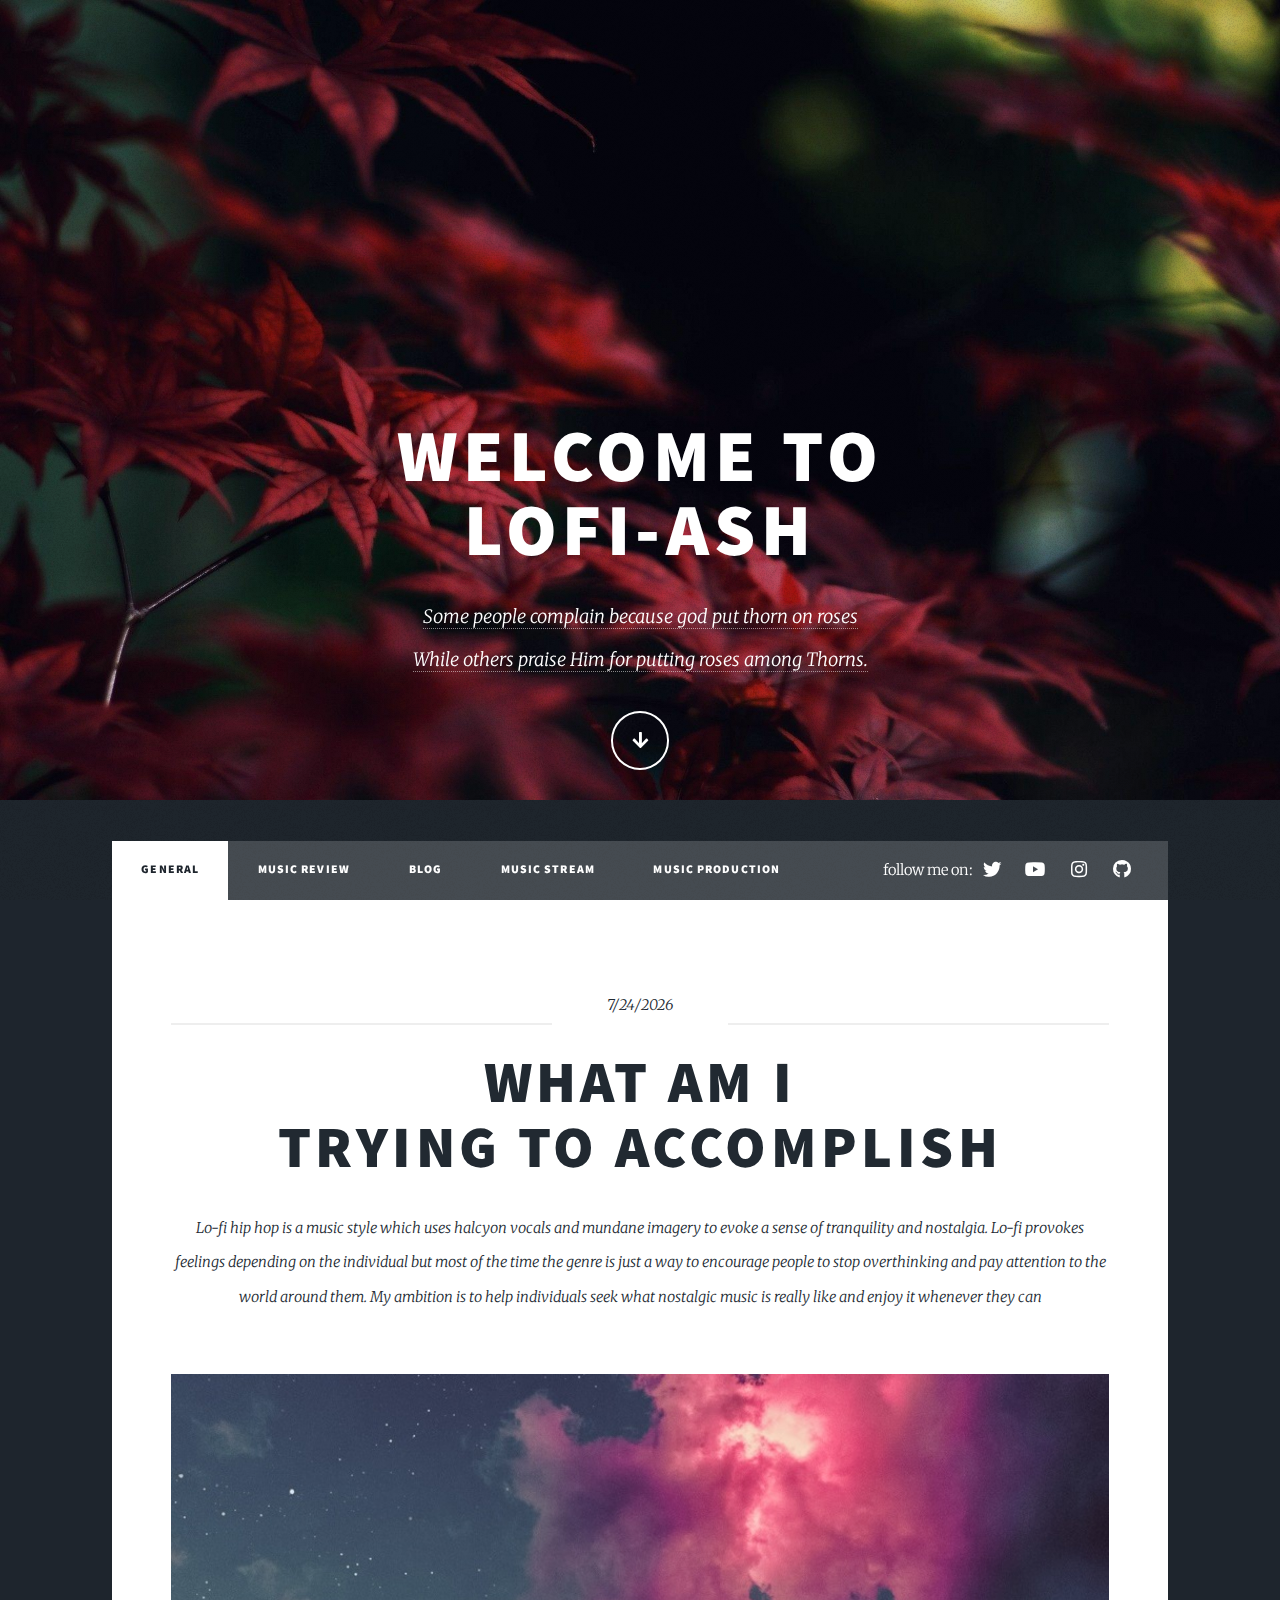
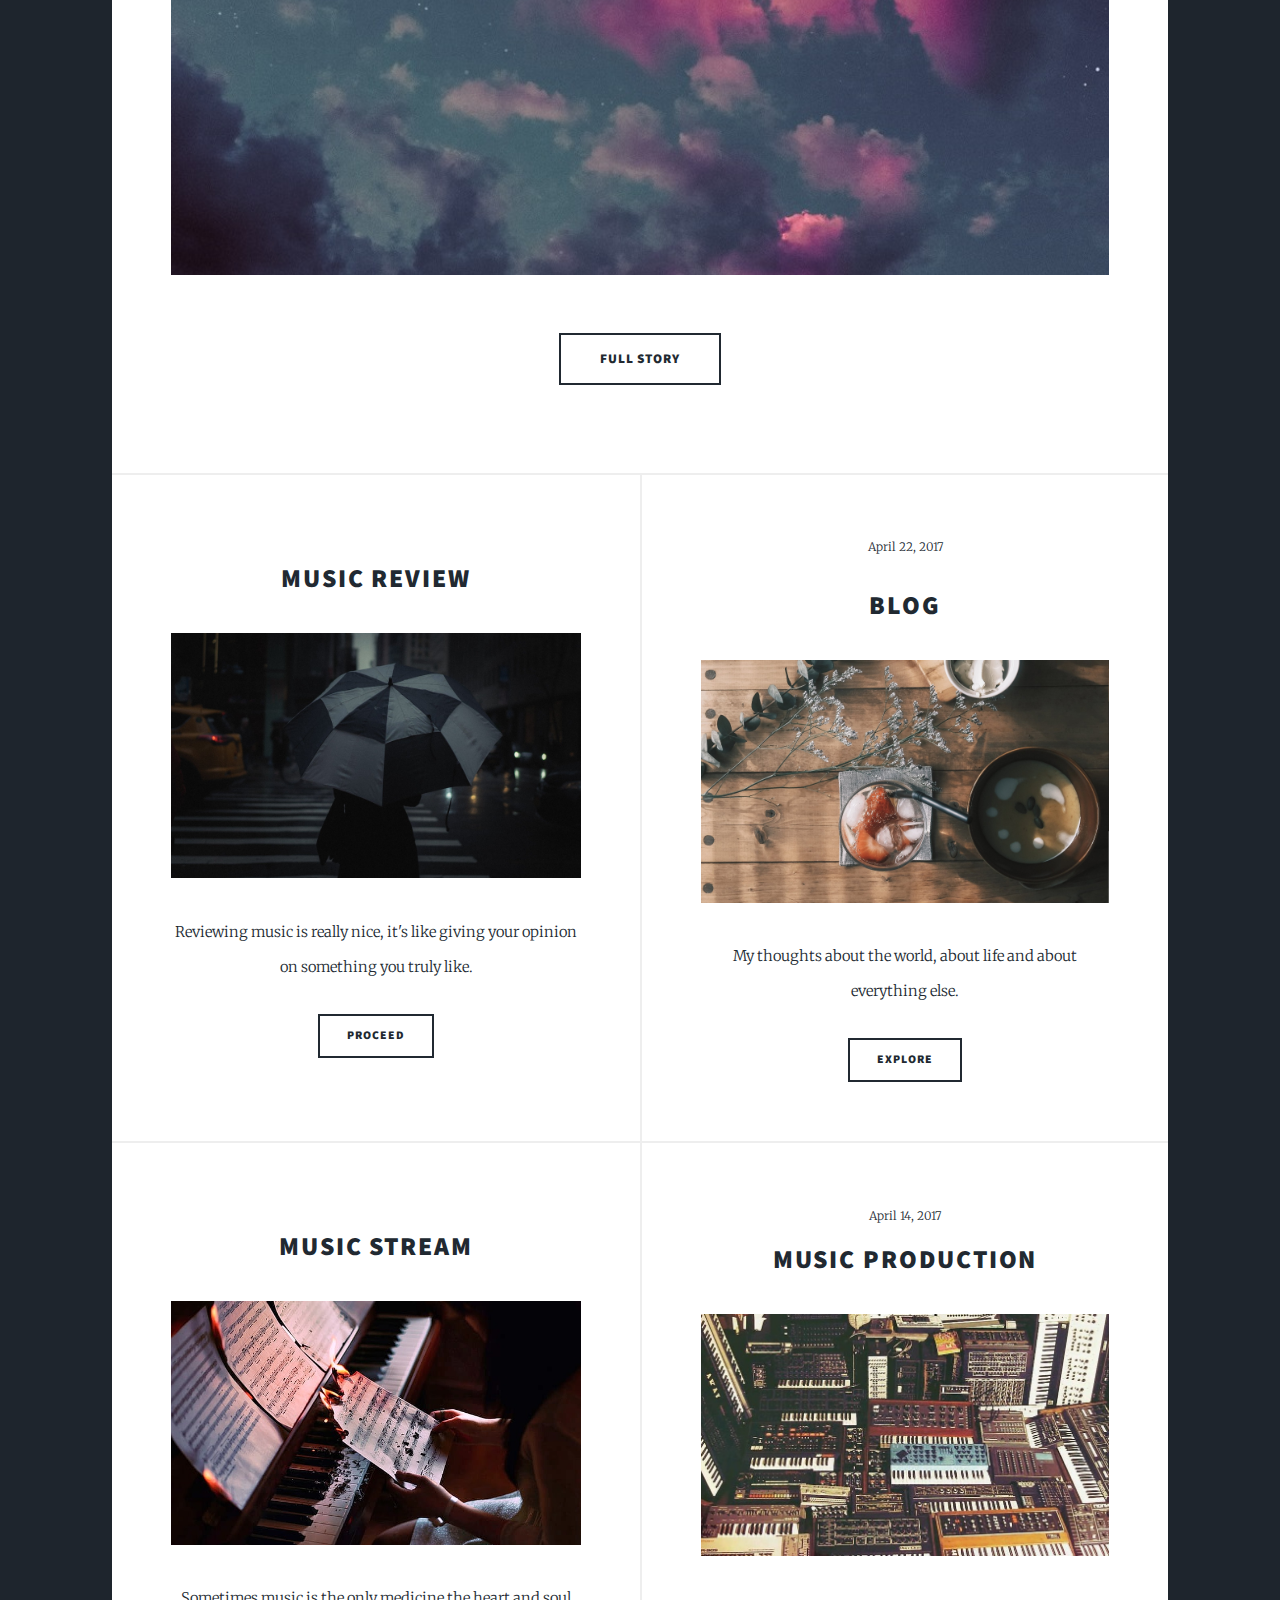
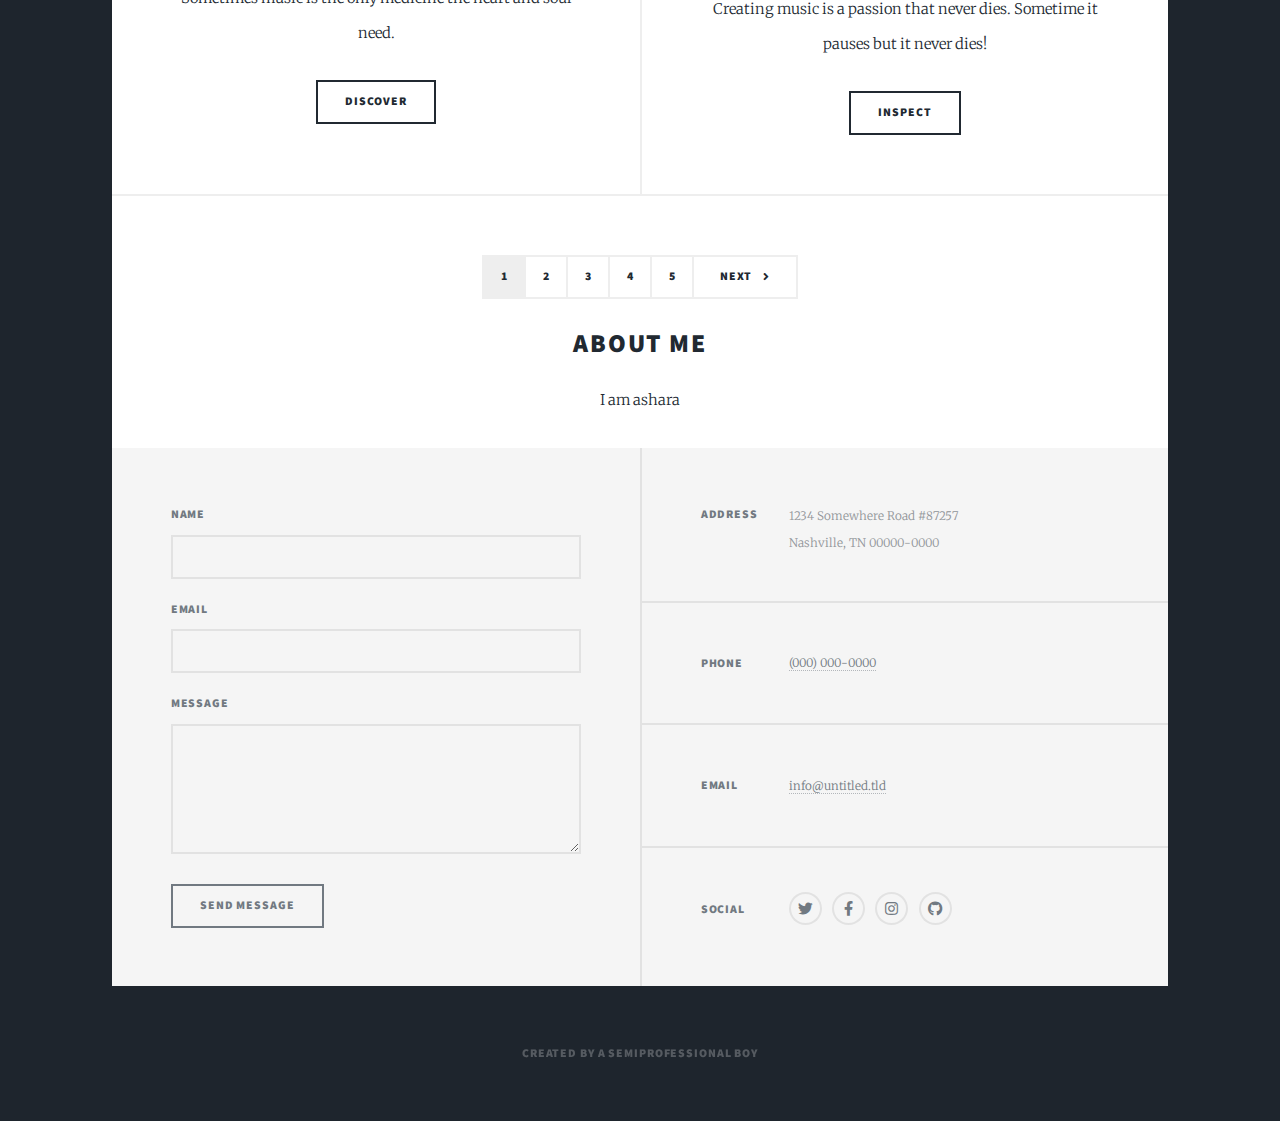
==== index.html @ 13ef213b "commit" ====
<!DOCTYPE HTML>
<!--
	Massively by HTML5 UP
	html5up.net | @ajlkn
	Free for personal and commercial use under the CCA 3.0 license (html5up.net/license)
-->
<html>
	<head>
		<title>Lofi-Ash</title>
		<meta charset="utf-8" />
		<meta name="viewport" content="width=device-width, initial-scale=1, user-scalable=no" />
		<link rel="shortcut icon" type="image/png" href="images/favicon.png" />
		<link rel="stylesheet" href="assets/css/main.css" />
		<noscript><link rel="stylesheet" href="assets/css/noscript.css"></noscript>
	</head>
	<body class="is-preload">

		<!-- Wrapper -->
			<div id="wrapper" class="fade-in">

				<!-- Intro -->
					<div id="intro">
						<h1>Welcome to<br />
						Lofi-Ash</h1>
						<p><a href="https://www.youtube.com/channel/UCY8o6-oDweQXQylE1IA_npA" target="_blank">Some people complain because god put thorn on roses <br />
						While others praise Him for putting roses among Thorns.</a></p>
						<ul class="actions">
							<li><a href="#story" class="button icon solid solo fa-arrow-down scrolly">Continue</a></li>
						</ul>
					</div>

				<!-- Header -->
					<header id="header">
						<a href="index.html" class="logo">About Me</a>
					</header>

				<!-- Nav -->

					<nav id="nav">
						<ul class="links">
							<li class="active"><a href="index.html">General</a></li>
							<li><a href="generic.html">Music Review</a></li>
							<li><a href="elements.html">Blog</a></li>
							<li><a href="musicstream.html">Music Stream</a></li>
							<li><a href="prod.html">Music Production</a></li>
						</ul>
						<ul class="icons"> follow me on:
							<li><a href="#" class="icon brands fa-twitter"><span class="label">Twitter</span></a></li>
							<li><a href="#" class="icon brands fa-youtube"><span class="label">Youtube</span></a></li>
							<li><a href="#" class="icon brands fa-instagram"><span class="label">Instagram</span></a></li>
							<li><a href="#" class="icon brands fa-github"><span class="label">Email</span></a></li>
						</ul>
					</nav>

				<!-- Main -->
					<div id="main">

						<!-- Featured Post -->
							<article class="post featured">
								<header class="major", id="story">
									<p><span class="date", id="datetime"></span></p>
									<script>
										var dt = new Date();
										document.getElementById("datetime").innerHTML = dt.toLocaleDateString();
									</script>
									<span class="date"></span>
									<h2><a>What am I<br />
									Trying to Accomplish</a></h2>
									<p>Lo-fi hip hop is a music style which uses halcyon vocals and mundane imagery to evoke a sense of tranquility and nostalgia. Lo-fi provokes feelings depending on the individual but most of the time the genre is just a way to encourage people to stop overthinking and pay attention to the world around them. My ambition is to help individuals seek what nostalgic music is really like and enjoy it whenever they can</p>
								</header>
								<a href="#" class="image main"><img src="images/pic01.jpg" alt="" /></a>
								<ul class="actions special">
									<li><a href="#" class="button large">Full Story</a></li>
								</ul>
							</article>

						<!-- Posts -->
							<section class="posts">
								<article>
									<header>
									<p><span class="date", id="datetime"></span></p>
									<script>
										var dt = new Date();
										document.getElementById("datetime").innerHTML = dt.toLocaleDateString();
									</script>										
									<h2><a href="generic.html">Music Review</a></h2>
									</header>
									<a href="generic.html" class="image fit"><img src="images/pic02.jpg" alt="" /></a>
									<p style="font-family: merri, Helvetica Neue, Helvetica, ; text-align: center; letter-spacing: 1.5;">Reviewing music is really nice, it's like giving your opinion on something you truly like. </p>
									<ul class="actions special">
										<li><a href="#" class="button">Proceed</a></li>
									</ul>
								</article>
								<article>
									<header>
										<span class="date">April 22, 2017</span>
										<p><span class="date", id="datetime"></span></p>
										<script>
											var dt = new Date();
											document.getElementById("datetime").innerHTML = dt.toLocaleDateString();
										</script>
										<h2><a href="elements.html">Blog</a></h2>
									</header>
									<a href="elements.html" class="image fit"><img src="images/pic03.jpg" alt="" /></a>
									<p style="font-family: merriweather, Helvetica Neue, Helvetica, ; text-align: center;">My thoughts about the world, about life and about everything else.</p>
									<ul class="actions special">
										<li><a href="#" class="button">Explore</a></li>
									</ul>
								</article>
								<article>
									<header>
										<p><span id="datetime"></span></p>
										<script>
											var dt = new Date();
											document.getElementById("datetime").innerHTML = dt.toLocaleDateString();
										</script>
										<h2><a href="musicstream.html">Music Stream</a></h2>
									</header>
									<a href="musicstream.html" class="image fit"><img src="images/pic04.jpg" alt="" /></a>
									<p style="font-family: merriweather, Helvetica Neue, Helvetica, ; text-align: center;">Sometimes music is the only medicine the heart and soul need.</p>
									<ul class="actions special">
										<li><a href="#" class="button">Discover</a></li>
									</ul>
								</article>
								<article>
									<header>
										<span class="date">April 14, 2017</span>
										<script>
											var dt = new Date();
											document.getElementById("datetime").innerHTML = dt.toLocaleDateString();
										</script>
										<h2><a href="prod.html">Music Production</a></h2>
									</header>
									<a href="prod.html" class="image fit"><img src="images/pic05.jpg" alt="" /></a>
									<p style="font-family: merriweather, Helvetica Neue, Helvetica, ; text-align: center;">Creating music is a passion that never dies. Sometime it pauses but it never dies!</p>
									<ul class="actions special">
										<li><a href="#" class="button">Inspect</a></li>
									</ul>
								</article>
							</section>

						<!-- Footer -->
							<footer>
								<div class="pagination">
									<!--<a href="#" class="previous">Prev</a>-->
									<a class="page active">1</a>
									<a href="generic.html" class="page">2</a>
									<a href="elements.html" class="page">3</a>
									<a href="musicstream.html" class="page">4</a>
									<a href="prod.html" class="page">5</a>
									<a href="generic.html" class="next">Next</a>
								</div>
								<header>
									<h2>About Me</h2>
									<p1 style="text-align: center;">I am ashara</p1>
								</header>
							</footer>

					</div>

				<!-- Footer -->
					<footer id="footer">
						<section>
							<form method="post" action="#">
								<div class="fields">
									<div class="field">
										<label for="name">Name</label>
										<input type="text" name="name" id="name" />
									</div>
									<div class="field">
										<label for="email">Email</label>
										<input type="text" name="email" id="email" />
									</div>
									<div class="field">
										<label for="message">Message</label>
										<textarea name="message" id="message" rows="3"></textarea>
									</div>
								</div>
								<ul class="actions">
									<li><input type="submit" value="Send Message" /></li>
								</ul>
							</form>
						</section>
						<section class="split contact">
							<section class="alt">
								<h3>Address</h3>
								<p>1234 Somewhere Road #87257<br />
								Nashville, TN 00000-0000</p>
							</section>
							<section>
								<h3>Phone</h3>
								<p><a href="#">(000) 000-0000</a></p>
							</section>
							<section>
								<h3>Email</h3>
								<p><a href="#">info@untitled.tld</a></p>
							</section>
							<section>
								<h3>Social</h3>
								<ul class="icons alt">
									<li><a href="#" class="icon brands alt fa-twitter"><span class="label">Twitter</span></a></li>
									<li><a href="#" class="icon brands alt fa-facebook-f"><span class="label">Facebook</span></a></li>
									<li><a href="#" class="icon brands alt fa-instagram"><span class="label">Instagram</span></a></li>
									<li><a href="#" class="icon brands alt fa-github"><span class="label">GitHub</span></a></li>
								</ul>
							</section>
						</section>
					</footer>

				<!-- Copyright -->
					<div id="copyright">
						<ul><li>Created by a semiprofessional boy</li></ul>
					</div>

			</div>

		<!-- Scripts -->
			<script src="assets/js/jquery.min.js"></script>
			<script src="assets/js/jquery.scrollex.min.js"></script>
			<script src="assets/js/jquery.scrolly.min.js"></script>
			<script src="assets/js/browser.min.js"></script>
			<script src="assets/js/breakpoints.min.js"></script>
			<script src="assets/js/util.js"></script>
			<script src="assets/js/main.js"></script>

	</body>
</html>
---- assets/css/main.css ----
@import url(fontawesome-all.min.css);
@import url("https://fonts.googleapis.com/css?family=Merriweather:300,700,300italic,700italic|Source+Sans+Pro:900");

/*
	Massively by HTML5 UP
	html5up.net | @ajlkn
	Free for personal and commercial use under the CCA 3.0 license (html5up.net/license)
*/

html, body, div, span, applet, object,
iframe, h1, h2, h3, h4, h5, h6, p, blockquote,
pre, a, abbr, acronym, address, big, cite,
code, del, dfn, em, img, ins, kbd, q, s, samp,
small, strike, strong, sub, sup, tt, var, b,
u, i, center, dl, dt, dd, ol, ul, li, fieldset,
form, label, legend, table, caption, tbody,
tfoot, thead, tr, th, td, article, aside,
canvas, details, embed, figure, figcaption,
footer, header, hgroup, menu, nav, output, ruby,
section, summary, time, mark, audio, video {
	margin: 0;
	padding: 0;
	border: 0;
	font-size: 100%;
	font: inherit;
	vertical-align: baseline;}

article, aside, details, figcaption, figure,
footer, header, hgroup, menu, nav, section {
	display: block;}

body {
	line-height: 1;
}

ol, ul {
	list-style: none;
}

blockquote, q {
	quotes: none;
}

	blockquote:before, blockquote:after, q:before, q:after {
		content: '';
		content: none;
	}

table {
	border-collapse: collapse;
	border-spacing: 0;
}

body {
	-webkit-text-size-adjust: none;
}

mark {
	background-color: transparent;
	color: inherit;
}

input::-moz-focus-inner {
	border: 0;
	padding: 0;
}

input, select, textarea {
	-moz-appearance: none;
	-webkit-appearance: none;
	-ms-appearance: none;
	appearance: none;
}

/* Basic */

	@-ms-viewport {
		width: device-width;
	}

	body {
		-ms-overflow-style: scrollbar;
	}

	@media screen and (max-width: 480px) {

		html, body {
			min-width: 320px;
		}

	}

	html {
		box-sizing: border-box;
	}

	*, *:before, *:after {
		box-sizing: inherit;
	}

	body {
		background-color: #1e252d;
	}

		body.is-preload *, body.is-preload *:before, body.is-preload *:after {
			-moz-animation: none !important;
			-webkit-animation: none !important;
			-ms-animation: none !important;
			animation: none !important;
			-moz-transition: none !important;
			-webkit-transition: none !important;
			-ms-transition: none !important;
			transition: none !important;
		}

/* Type */

	html {
		font-size: 16pt;
	}

		@media screen and (max-width: 1680px) {

			html {
				font-size: 12pt;
			}

		}

		@media screen and (max-width: 1280px) {

			html {
				font-size: 11pt;
			}

		}

		@media screen and (max-width: 360px) {

			html {
				font-size: 10pt;
			}

		}

	body {
		color: #212931;
	}

	body, input, select, textarea {
		font-family: "Merriweather", Georgia, serif;
		font-weight: 300;
		font-size: 1rem;
		line-height: 2.375;
	}

	a {
		-moz-transition: color 0.2s ease-in-out, background-color 0.2s ease-in-out, border-color 0.2s ease-in-out, box-shadow 0.2s ease-in-out;
		-webkit-transition: color 0.2s ease-in-out, background-color 0.2s ease-in-out, border-color 0.2s ease-in-out, box-shadow 0.2s ease-in-out;
		-ms-transition: color 0.2s ease-in-out, background-color 0.2s ease-in-out, border-color 0.2s ease-in-out, box-shadow 0.2s ease-in-out;
		transition: color 0.2s ease-in-out, background-color 0.2s ease-in-out, border-color 0.2s ease-in-out, box-shadow 0.2s ease-in-out;
		border-bottom: dotted 1px;
		text-decoration: none;
	}

		a:hover {
			border-bottom-color: transparent;
		}

	strong, b {
		font-weight: 600;
	}

	em, i {
		font-style: italic;
	}

	p {
		text-align: justify;
		margin: 0 0 2rem 0;
	}

	h1, h2, h3, h4, h5, h6 {
		font-family: "Source Sans Pro", Helvetica, sans-serif;
		font-weight: 900;
		line-height: 1.5;
		letter-spacing: 0.075em;
		text-transform: uppercase;
		margin: 0 0 1rem 0;
	}

		h1 a, h2 a, h3 a, h4 a, h5 a, h6 a {
			border-bottom: 0;
			color: inherit;
			text-decoration: none;
		}

	h1 {
		font-size: 4rem;
		line-height: 1.1;
		margin: 0 0 2rem 0;
	}

	h2 {
		font-size: 1.75rem;
		line-height: 1.3;
		margin: 0 0 1.5rem 0;
	}

	h3 {
		font-size: 1.25rem;
		margin: 0 0 1.5rem 0;
	}

	h4 {
		font-size: 1rem;
	}

	h5 {
		font-size: 0.9rem;
	}

	h6 {
		font-size: 0.8rem;
	}

	sub {
		font-size: 0.8rem;
		position: relative;
		top: 0.5rem;
	}

	sup {
		font-size: 0.8rem;
		position: relative;
		top: -0.5rem;
	}

	blockquote {
		border-left: solid 4px;
		font-style: italic;
		margin: 0 0 2rem 0;
		padding: 0.5rem 0 0.5rem 2rem;
	}

	code {
		border: solid 2px;
		font-family: "Courier New", monospace;
		font-size: 0.9rem;
		margin: 0 0.25rem;
		padding: 0.25rem 0.65rem;
	}

	pre {
		-webkit-overflow-scrolling: touch;
		font-family: "Courier New", monospace;
		font-size: 0.9rem;
		margin: 0 0 2rem 0;
	}

		pre code {
			display: block;
			line-height: 1.75;
			padding: 1rem 1.5rem;
			overflow-x: auto;
		}

	hr {
		border: 0;
		border-bottom: solid 2px;
		margin: 3rem 0;
	}

		hr.major {
			margin: 5rem 0;
		}

	.align-left {
		text-align: left;
	}

	.align-center {
		text-align: center;
	}

	.align-right {
		text-align: right;
	}

	input, select, textarea {
		color: #212931;
	}

	a {
		color: #212931;
		border-bottom-color: rgba(33, 41, 49, 0.5);
	}

		a:hover {
			border-bottom-color: transparent;
			color: #BF0043 !important;
		}

	strong, b {
		color: #212931;
	}

	h1, h2, h3, h4, h5, h6 {
		color: #212931;
	}

	blockquote {
		border-left-color: #eeeeee;
	}

	code {
		background: rgba(220, 220, 220, 0.25);
		border-color: #eeeeee;
	}

	hr {
		border-bottom-color: #eeeeee;
	}

/* Row */

	.row {
		display: flex;
		flex-wrap: wrap;
		box-sizing: border-box;
		align-items: stretch;
	}

		.row > * {
			box-sizing: border-box;
		}

		.row.gtr-uniform > * > :last-child {
			margin-bottom: 0;
		}

		.row.aln-left {
			justify-content: flex-start;
		}

		.row.aln-center {
			justify-content: center;
		}

		.row.aln-right {
			justify-content: flex-end;
		}

		.row.aln-top {
			align-items: flex-start;
		}

		.row.aln-middle {
			align-items: center;
		}

		.row.aln-bottom {
			align-items: flex-end;
		}

		.row > .imp {
			order: -1;
		}

		.row > .col-1 {
			width: 8.33333%;
		}

		.row > .off-1 {
			margin-left: 8.33333%;
		}

		.row > .col-2 {
			width: 16.66667%;
		}

		.row > .off-2 {
			margin-left: 16.66667%;
		}

		.row > .col-3 {
			width: 25%;
		}

		.row > .off-3 {
			margin-left: 25%;
		}

		.row > .col-4 {
			width: 33.33333%;
		}

		.row > .off-4 {
			margin-left: 33.33333%;
		}

		.row > .col-5 {
			width: 41.66667%;
		}

		.row > .off-5 {
			margin-left: 41.66667%;
		}

		.row > .col-6 {
			width: 50%;
		}

		.row > .off-6 {
			margin-left: 50%;
		}

		.row > .col-7 {
			width: 58.33333%;
		}

		.row > .off-7 {
			margin-left: 58.33333%;
		}

		.row > .col-8 {
			width: 66.66667%;
		}

		.row > .off-8 {
			margin-left: 66.66667%;
		}

		.row > .col-9 {
			width: 75%;
		}

		.row > .off-9 {
			margin-left: 75%;
		}

		.row > .col-10 {
			width: 83.33333%;
		}

		.row > .off-10 {
			margin-left: 83.33333%;
		}

		.row > .col-11 {
			width: 91.66667%;
		}

		.row > .off-11 {
			margin-left: 91.66667%;
		}

		.row > .col-12 {
			width: 100%;
		}

		.row > .off-12 {
			margin-left: 100%;
		}

		.row.gtr-0 {
			margin-top: 0;
			margin-left: 0rem;
		}

			.row.gtr-0 > * {
				padding: 0 0 0 0rem;
			}

			.row.gtr-0.gtr-uniform {
				margin-top: 0rem;
			}

				.row.gtr-0.gtr-uniform > * {
					padding-top: 0rem;
				}

		.row.gtr-25 {
			margin-top: 0;
			margin-left: -0.375rem;
		}

			.row.gtr-25 > * {
				padding: 0 0 0 0.375rem;
			}

			.row.gtr-25.gtr-uniform {
				margin-top: -0.375rem;
			}

				.row.gtr-25.gtr-uniform > * {
					padding-top: 0.375rem;
				}

		.row.gtr-50 {
			margin-top: 0;
			margin-left: -0.75rem;
		}

			.row.gtr-50 > * {
				padding: 0 0 0 0.75rem;
			}

			.row.gtr-50.gtr-uniform {
				margin-top: -0.75rem;
			}

				.row.gtr-50.gtr-uniform > * {
					padding-top: 0.75rem;
				}

		.row {
			margin-top: 0;
			margin-left: -1.5rem;
		}

			.row > * {
				padding: 0 0 0 1.5rem;
			}

			.row.gtr-uniform {
				margin-top: -1.5rem;
			}

				.row.gtr-uniform > * {
					padding-top: 1.5rem;
				}

		.row.gtr-150 {
			margin-top: 0;
			margin-left: -2.25rem;
		}

			.row.gtr-150 > * {
				padding: 0 0 0 2.25rem;
			}

			.row.gtr-150.gtr-uniform {
				margin-top: -2.25rem;
			}

				.row.gtr-150.gtr-uniform > * {
					padding-top: 2.25rem;
				}

		.row.gtr-200 {
			margin-top: 0;
			margin-left: -3rem;
		}

			.row.gtr-200 > * {
				padding: 0 0 0 3rem;
			}

			.row.gtr-200.gtr-uniform {
				margin-top: -3rem;
			}

				.row.gtr-200.gtr-uniform > * {
					padding-top: 3rem;
				}

		@media screen and (max-width: 1680px) {

			.row {
				display: flex;
				flex-wrap: wrap;
				box-sizing: border-box;
				align-items: stretch;
			}

				.row > * {
					box-sizing: border-box;
				}

				.row.gtr-uniform > * > :last-child {
					margin-bottom: 0;
				}

				.row.aln-left {
					justify-content: flex-start;
				}

				.row.aln-center {
					justify-content: center;
				}

				.row.aln-right {
					justify-content: flex-end;
				}

				.row.aln-top {
					align-items: flex-start;
				}

				.row.aln-middle {
					align-items: center;
				}

				.row.aln-bottom {
					align-items: flex-end;
				}

				.row > .imp-xlarge {
					order: -1;
				}

				.row > .col-1-xlarge {
					width: 8.33333%;
				}

				.row > .off-1-xlarge {
					margin-left: 8.33333%;
				}

				.row > .col-2-xlarge {
					width: 16.66667%;
				}

				.row > .off-2-xlarge {
					margin-left: 16.66667%;
				}

				.row > .col-3-xlarge {
					width: 25%;
				}

				.row > .off-3-xlarge {
					margin-left: 25%;
				}

				.row > .col-4-xlarge {
					width: 33.33333%;
				}

				.row > .off-4-xlarge {
					margin-left: 33.33333%;
				}

				.row > .col-5-xlarge {
					width: 41.66667%;
				}

				.row > .off-5-xlarge {
					margin-left: 41.66667%;
				}

				.row > .col-6-xlarge {
					width: 50%;
				}

				.row > .off-6-xlarge {
					margin-left: 50%;
				}

				.row > .col-7-xlarge {
					width: 58.33333%;
				}

				.row > .off-7-xlarge {
					margin-left: 58.33333%;
				}

				.row > .col-8-xlarge {
					width: 66.66667%;
				}

				.row > .off-8-xlarge {
					margin-left: 66.66667%;
				}

				.row > .col-9-xlarge {
					width: 75%;
				}

				.row > .off-9-xlarge {
					margin-left: 75%;
				}

				.row > .col-10-xlarge {
					width: 83.33333%;
				}

				.row > .off-10-xlarge {
					margin-left: 83.33333%;
				}

				.row > .col-11-xlarge {
					width: 91.66667%;
				}

				.row > .off-11-xlarge {
					margin-left: 91.66667%;
				}

				.row > .col-12-xlarge {
					width: 100%;
				}

				.row > .off-12-xlarge {
					margin-left: 100%;
				}

				.row.gtr-0 {
					margin-top: 0;
					margin-left: 0rem;
				}

					.row.gtr-0 > * {
						padding: 0 0 0 0rem;
					}

					.row.gtr-0.gtr-uniform {
						margin-top: 0rem;
					}

						.row.gtr-0.gtr-uniform > * {
							padding-top: 0rem;
						}

				.row.gtr-25 {
					margin-top: 0;
					margin-left: -0.375rem;
				}

					.row.gtr-25 > * {
						padding: 0 0 0 0.375rem;
					}

					.row.gtr-25.gtr-uniform {
						margin-top: -0.375rem;
					}

						.row.gtr-25.gtr-uniform > * {
							padding-top: 0.375rem;
						}

				.row.gtr-50 {
					margin-top: 0;
					margin-left: -0.75rem;
				}

					.row.gtr-50 > * {
						padding: 0 0 0 0.75rem;
					}

					.row.gtr-50.gtr-uniform {
						margin-top: -0.75rem;
					}

						.row.gtr-50.gtr-uniform > * {
							padding-top: 0.75rem;
						}

				.row {
					margin-top: 0;
					margin-left: -1.5rem;
				}

					.row > * {
						padding: 0 0 0 1.5rem;
					}

					.row.gtr-uniform {
						margin-top: -1.5rem;
					}

						.row.gtr-uniform > * {
							padding-top: 1.5rem;
						}

				.row.gtr-150 {
					margin-top: 0;
					margin-left: -2.25rem;
				}

					.row.gtr-150 > * {
						padding: 0 0 0 2.25rem;
					}

					.row.gtr-150.gtr-uniform {
						margin-top: -2.25rem;
					}

						.row.gtr-150.gtr-uniform > * {
							padding-top: 2.25rem;
						}

				.row.gtr-200 {
					margin-top: 0;
					margin-left: -3rem;
				}

					.row.gtr-200 > * {
						padding: 0 0 0 3rem;
					}

					.row.gtr-200.gtr-uniform {
						margin-top: -3rem;
					}

						.row.gtr-200.gtr-uniform > * {
							padding-top: 3rem;
						}

		}

		@media screen and (max-width: 1280px) {

			.row {
				display: flex;
				flex-wrap: wrap;
				box-sizing: border-box;
				align-items: stretch;
			}

				.row > * {
					box-sizing: border-box;
				}

				.row.gtr-uniform > * > :last-child {
					margin-bottom: 0;
				}

				.row.aln-left {
					justify-content: flex-start;
				}

				.row.aln-center {
					justify-content: center;
				}

				.row.aln-right {
					justify-content: flex-end;
				}

				.row.aln-top {
					align-items: flex-start;
				}

				.row.aln-middle {
					align-items: center;
				}

				.row.aln-bottom {
					align-items: flex-end;
				}

				.row > .imp-large {
					order: -1;
				}

				.row > .col-1-large {
					width: 8.33333%;
				}

				.row > .off-1-large {
					margin-left: 8.33333%;
				}

				.row > .col-2-large {
					width: 16.66667%;
				}

				.row > .off-2-large {
					margin-left: 16.66667%;
				}

				.row > .col-3-large {
					width: 25%;
				}

				.row > .off-3-large {
					margin-left: 25%;
				}

				.row > .col-4-large {
					width: 33.33333%;
				}

				.row > .off-4-large {
					margin-left: 33.33333%;
				}

				.row > .col-5-large {
					width: 41.66667%;
				}

				.row > .off-5-large {
					margin-left: 41.66667%;
				}

				.row > .col-6-large {
					width: 50%;
				}

				.row > .off-6-large {
					margin-left: 50%;
				}

				.row > .col-7-large {
					width: 58.33333%;
				}

				.row > .off-7-large {
					margin-left: 58.33333%;
				}

				.row > .col-8-large {
					width: 66.66667%;
				}

				.row > .off-8-large {
					margin-left: 66.66667%;
				}

				.row > .col-9-large {
					width: 75%;
				}

				.row > .off-9-large {
					margin-left: 75%;
				}

				.row > .col-10-large {
					width: 83.33333%;
				}

				.row > .off-10-large {
					margin-left: 83.33333%;
				}

				.row > .col-11-large {
					width: 91.66667%;
				}

				.row > .off-11-large {
					margin-left: 91.66667%;
				}

				.row > .col-12-large {
					width: 100%;
				}

				.row > .off-12-large {
					margin-left: 100%;
				}

				.row.gtr-0 {
					margin-top: 0;
					margin-left: 0rem;
				}

					.row.gtr-0 > * {
						padding: 0 0 0 0rem;
					}

					.row.gtr-0.gtr-uniform {
						margin-top: 0rem;
					}

						.row.gtr-0.gtr-uniform > * {
							padding-top: 0rem;
						}

				.row.gtr-25 {
					margin-top: 0;
					margin-left: -0.375rem;
				}

					.row.gtr-25 > * {
						padding: 0 0 0 0.375rem;
					}

					.row.gtr-25.gtr-uniform {
						margin-top: -0.375rem;
					}

						.row.gtr-25.gtr-uniform > * {
							padding-top: 0.375rem;
						}

				.row.gtr-50 {
					margin-top: 0;
					margin-left: -0.75rem;
				}

					.row.gtr-50 > * {
						padding: 0 0 0 0.75rem;
					}

					.row.gtr-50.gtr-uniform {
						margin-top: -0.75rem;
					}

						.row.gtr-50.gtr-uniform > * {
							padding-top: 0.75rem;
						}

				.row {
					margin-top: 0;
					margin-left: -1.5rem;
				}

					.row > * {
						padding: 0 0 0 1.5rem;
					}

					.row.gtr-uniform {
						margin-top: -1.5rem;
					}

						.row.gtr-uniform > * {
							padding-top: 1.5rem;
						}

				.row.gtr-150 {
					margin-top: 0;
					margin-left: -2.25rem;
				}

					.row.gtr-150 > * {
						padding: 0 0 0 2.25rem;
					}

					.row.gtr-150.gtr-uniform {
						margin-top: -2.25rem;
					}

						.row.gtr-150.gtr-uniform > * {
							padding-top: 2.25rem;
						}

				.row.gtr-200 {
					margin-top: 0;
					margin-left: -3rem;
				}

					.row.gtr-200 > * {
						padding: 0 0 0 3rem;
					}

					.row.gtr-200.gtr-uniform {
						margin-top: -3rem;
					}

						.row.gtr-200.gtr-uniform > * {
							padding-top: 3rem;
						}

		}

		@media screen and (max-width: 980px) {

			.row {
				display: flex;
				flex-wrap: wrap;
				box-sizing: border-box;
				align-items: stretch;
			}

				.row > * {
					box-sizing: border-box;
				}

				.row.gtr-uniform > * > :last-child {
					margin-bottom: 0;
				}

				.row.aln-left {
					justify-content: flex-start;
				}

				.row.aln-center {
					justify-content: center;
				}

				.row.aln-right {
					justify-content: flex-end;
				}

				.row.aln-top {
					align-items: flex-start;
				}

				.row.aln-middle {
					align-items: center;
				}

				.row.aln-bottom {
					align-items: flex-end;
				}

				.row > .imp-medium {
					order: -1;
				}

				.row > .col-1-medium {
					width: 8.33333%;
				}

				.row > .off-1-medium {
					margin-left: 8.33333%;
				}

				.row > .col-2-medium {
					width: 16.66667%;
				}

				.row > .off-2-medium {
					margin-left: 16.66667%;
				}

				.row > .col-3-medium {
					width: 25%;
				}

				.row > .off-3-medium {
					margin-left: 25%;
				}

				.row > .col-4-medium {
					width: 33.33333%;
				}

				.row > .off-4-medium {
					margin-left: 33.33333%;
				}

				.row > .col-5-medium {
					width: 41.66667%;
				}

				.row > .off-5-medium {
					margin-left: 41.66667%;
				}

				.row > .col-6-medium {
					width: 50%;
				}

				.row > .off-6-medium {
					margin-left: 50%;
				}

				.row > .col-7-medium {
					width: 58.33333%;
				}

				.row > .off-7-medium {
					margin-left: 58.33333%;
				}

				.row > .col-8-medium {
					width: 66.66667%;
				}

				.row > .off-8-medium {
					margin-left: 66.66667%;
				}

				.row > .col-9-medium {
					width: 75%;
				}

				.row > .off-9-medium {
					margin-left: 75%;
				}

				.row > .col-10-medium {
					width: 83.33333%;
				}

				.row > .off-10-medium {
					margin-left: 83.33333%;
				}

				.row > .col-11-medium {
					width: 91.66667%;
				}

				.row > .off-11-medium {
					margin-left: 91.66667%;
				}

				.row > .col-12-medium {
					width: 100%;
				}

				.row > .off-12-medium {
					margin-left: 100%;
				}

				.row.gtr-0 {
					margin-top: 0;
					margin-left: 0rem;
				}

					.row.gtr-0 > * {
						padding: 0 0 0 0rem;
					}

					.row.gtr-0.gtr-uniform {
						margin-top: 0rem;
					}

						.row.gtr-0.gtr-uniform > * {
							padding-top: 0rem;
						}

				.row.gtr-25 {
					margin-top: 0;
					margin-left: -0.375rem;
				}

					.row.gtr-25 > * {
						padding: 0 0 0 0.375rem;
					}

					.row.gtr-25.gtr-uniform {
						margin-top: -0.375rem;
					}

						.row.gtr-25.gtr-uniform > * {
							padding-top: 0.375rem;
						}

				.row.gtr-50 {
					margin-top: 0;
					margin-left: -0.75rem;
				}

					.row.gtr-50 > * {
						padding: 0 0 0 0.75rem;
					}

					.row.gtr-50.gtr-uniform {
						margin-top: -0.75rem;
					}

						.row.gtr-50.gtr-uniform > * {
							padding-top: 0.75rem;
						}

				.row {
					margin-top: 0;
					margin-left: -1.5rem;
				}

					.row > * {
						padding: 0 0 0 1.5rem;
					}

					.row.gtr-uniform {
						margin-top: -1.5rem;
					}

						.row.gtr-uniform > * {
							padding-top: 1.5rem;
						}

				.row.gtr-150 {
					margin-top: 0;
					margin-left: -2.25rem;
				}

					.row.gtr-150 > * {
						padding: 0 0 0 2.25rem;
					}

					.row.gtr-150.gtr-uniform {
						margin-top: -2.25rem;
					}

						.row.gtr-150.gtr-uniform > * {
							padding-top: 2.25rem;
						}

				.row.gtr-200 {
					margin-top: 0;
					margin-left: -3rem;
				}

					.row.gtr-200 > * {
						padding: 0 0 0 3rem;
					}

					.row.gtr-200.gtr-uniform {
						margin-top: -3rem;
					}

						.row.gtr-200.gtr-uniform > * {
							padding-top: 3rem;
						}

		}

		@media screen and (max-width: 736px) {

			.row {
				display: flex;
				flex-wrap: wrap;
				box-sizing: border-box;
				align-items: stretch;
			}

				.row > * {
					box-sizing: border-box;
				}

				.row.gtr-uniform > * > :last-child {
					margin-bottom: 0;
				}

				.row.aln-left {
					justify-content: flex-start;
				}

				.row.aln-center {
					justify-content: center;
				}

				.row.aln-right {
					justify-content: flex-end;
				}

				.row.aln-top {
					align-items: flex-start;
				}

				.row.aln-middle {
					align-items: center;
				}

				.row.aln-bottom {
					align-items: flex-end;
				}

				.row > .imp-small {
					order: -1;
				}

				.row > .col-1-small {
					width: 8.33333%;
				}

				.row > .off-1-small {
					margin-left: 8.33333%;
				}

				.row > .col-2-small {
					width: 16.66667%;
				}

				.row > .off-2-small {
					margin-left: 16.66667%;
				}

				.row > .col-3-small {
					width: 25%;
				}

				.row > .off-3-small {
					margin-left: 25%;
				}

				.row > .col-4-small {
					width: 33.33333%;
				}

				.row > .off-4-small {
					margin-left: 33.33333%;
				}

				.row > .col-5-small {
					width: 41.66667%;
				}

				.row > .off-5-small {
					margin-left: 41.66667%;
				}

				.row > .col-6-small {
					width: 50%;
				}

				.row > .off-6-small {
					margin-left: 50%;
				}

				.row > .col-7-small {
					width: 58.33333%;
				}

				.row > .off-7-small {
					margin-left: 58.33333%;
				}

				.row > .col-8-small {
					width: 66.66667%;
				}

				.row > .off-8-small {
					margin-left: 66.66667%;
				}

				.row > .col-9-small {
					width: 75%;
				}

				.row > .off-9-small {
					margin-left: 75%;
				}

				.row > .col-10-small {
					width: 83.33333%;
				}

				.row > .off-10-small {
					margin-left: 83.33333%;
				}

				.row > .col-11-small {
					width: 91.66667%;
				}

				.row > .off-11-small {
					margin-left: 91.66667%;
				}

				.row > .col-12-small {
					width: 100%;
				}

				.row > .off-12-small {
					margin-left: 100%;
				}

				.row.gtr-0 {
					margin-top: 0;
					margin-left: 0rem;
				}

					.row.gtr-0 > * {
						padding: 0 0 0 0rem;
					}

					.row.gtr-0.gtr-uniform {
						margin-top: 0rem;
					}

						.row.gtr-0.gtr-uniform > * {
							padding-top: 0rem;
						}

				.row.gtr-25 {
					margin-top: 0;
					margin-left: -0.375rem;
				}

					.row.gtr-25 > * {
						padding: 0 0 0 0.375rem;
					}

					.row.gtr-25.gtr-uniform {
						margin-top: -0.375rem;
					}

						.row.gtr-25.gtr-uniform > * {
							padding-top: 0.375rem;
						}

				.row.gtr-50 {
					margin-top: 0;
					margin-left: -0.75rem;
				}

					.row.gtr-50 > * {
						padding: 0 0 0 0.75rem;
					}

					.row.gtr-50.gtr-uniform {
						margin-top: -0.75rem;
					}

						.row.gtr-50.gtr-uniform > * {
							padding-top: 0.75rem;
						}

				.row {
					margin-top: 0;
					margin-left: -1.5rem;
				}

					.row > * {
						padding: 0 0 0 1.5rem;
					}

					.row.gtr-uniform {
						margin-top: -1.5rem;
					}

						.row.gtr-uniform > * {
							padding-top: 1.5rem;
						}

				.row.gtr-150 {
					margin-top: 0;
					margin-left: -2.25rem;
				}

					.row.gtr-150 > * {
						padding: 0 0 0 2.25rem;
					}

					.row.gtr-150.gtr-uniform {
						margin-top: -2.25rem;
					}

						.row.gtr-150.gtr-uniform > * {
							padding-top: 2.25rem;
						}

				.row.gtr-200 {
					margin-top: 0;
					margin-left: -3rem;
				}

					.row.gtr-200 > * {
						padding: 0 0 0 3rem;
					}

					.row.gtr-200.gtr-uniform {
						margin-top: -3rem;
					}

						.row.gtr-200.gtr-uniform > * {
							padding-top: 3rem;
						}

		}

		@media screen and (max-width: 480px) {

			.row {
				display: flex;
				flex-wrap: wrap;
				box-sizing: border-box;
				align-items: stretch;
			}

				.row > * {
					box-sizing: border-box;
				}

				.row.gtr-uniform > * > :last-child {
					margin-bottom: 0;
				}

				.row.aln-left {
					justify-content: flex-start;
				}

				.row.aln-center {
					justify-content: center;
				}

				.row.aln-right {
					justify-content: flex-end;
				}

				.row.aln-top {
					align-items: flex-start;
				}

				.row.aln-middle {
					align-items: center;
				}

				.row.aln-bottom {
					align-items: flex-end;
				}

				.row > .imp-xsmall {
					order: -1;
				}

				.row > .col-1-xsmall {
					width: 8.33333%;
				}

				.row > .off-1-xsmall {
					margin-left: 8.33333%;
				}

				.row > .col-2-xsmall {
					width: 16.66667%;
				}

				.row > .off-2-xsmall {
					margin-left: 16.66667%;
				}

				.row > .col-3-xsmall {
					width: 25%;
				}

				.row > .off-3-xsmall {
					margin-left: 25%;
				}

				.row > .col-4-xsmall {
					width: 33.33333%;
				}

				.row > .off-4-xsmall {
					margin-left: 33.33333%;
				}

				.row > .col-5-xsmall {
					width: 41.66667%;
				}

				.row > .off-5-xsmall {
					margin-left: 41.66667%;
				}

				.row > .col-6-xsmall {
					width: 50%;
				}

				.row > .off-6-xsmall {
					margin-left: 50%;
				}

				.row > .col-7-xsmall {
					width: 58.33333%;
				}

				.row > .off-7-xsmall {
					margin-left: 58.33333%;
				}

				.row > .col-8-xsmall {
					width: 66.66667%;
				}

				.row > .off-8-xsmall {
					margin-left: 66.66667%;
				}

				.row > .col-9-xsmall {
					width: 75%;
				}

				.row > .off-9-xsmall {
					margin-left: 75%;
				}

				.row > .col-10-xsmall {
					width: 83.33333%;
				}

				.row > .off-10-xsmall {
					margin-left: 83.33333%;
				}

				.row > .col-11-xsmall {
					width: 91.66667%;
				}

				.row > .off-11-xsmall {
					margin-left: 91.66667%;
				}

				.row > .col-12-xsmall {
					width: 100%;
				}

				.row > .off-12-xsmall {
					margin-left: 100%;
				}

				.row.gtr-0 {
					margin-top: 0;
					margin-left: 0rem;
				}

					.row.gtr-0 > * {
						padding: 0 0 0 0rem;
					}

					.row.gtr-0.gtr-uniform {
						margin-top: 0rem;
					}

						.row.gtr-0.gtr-uniform > * {
							padding-top: 0rem;
						}

				.row.gtr-25 {
					margin-top: 0;
					margin-left: -0.375rem;
				}

					.row.gtr-25 > * {
						padding: 0 0 0 0.375rem;
					}

					.row.gtr-25.gtr-uniform {
						margin-top: -0.375rem;
					}

						.row.gtr-25.gtr-uniform > * {
							padding-top: 0.375rem;
						}

				.row.gtr-50 {
					margin-top: 0;
					margin-left: -0.75rem;
				}

					.row.gtr-50 > * {
						padding: 0 0 0 0.75rem;
					}

					.row.gtr-50.gtr-uniform {
						margin-top: -0.75rem;
					}

						.row.gtr-50.gtr-uniform > * {
							padding-top: 0.75rem;
						}

				.row {
					margin-top: 0;
					margin-left: -1.5rem;
				}

					.row > * {
						padding: 0 0 0 1.5rem;
					}

					.row.gtr-uniform {
						margin-top: -1.5rem;
					}

						.row.gtr-uniform > * {
							padding-top: 1.5rem;
						}

				.row.gtr-150 {
					margin-top: 0;
					margin-left: -2.25rem;
				}

					.row.gtr-150 > * {
						padding: 0 0 0 2.25rem;
					}

					.row.gtr-150.gtr-uniform {
						margin-top: -2.25rem;
					}

						.row.gtr-150.gtr-uniform > * {
							padding-top: 2.25rem;
						}

				.row.gtr-200 {
					margin-top: 0;
					margin-left: -3rem;
				}

					.row.gtr-200 > * {
						padding: 0 0 0 3rem;
					}

					.row.gtr-200.gtr-uniform {
						margin-top: -3rem;
					}

						.row.gtr-200.gtr-uniform > * {
							padding-top: 3rem;
						}

		}

		@media screen and (max-width: 360px) {

			.row {
				display: flex;
				flex-wrap: wrap;
				box-sizing: border-box;
				align-items: stretch;
			}

				.row > * {
					box-sizing: border-box;
				}

				.row.gtr-uniform > * > :last-child {
					margin-bottom: 0;
				}

				.row.aln-left {
					justify-content: flex-start;
				}

				.row.aln-center {
					justify-content: center;
				}

				.row.aln-right {
					justify-content: flex-end;
				}

				.row.aln-top {
					align-items: flex-start;
				}

				.row.aln-middle {
					align-items: center;
				}

				.row.aln-bottom {
					align-items: flex-end;
				}

				.row > .imp-xxsmall {
					order: -1;
				}

				.row > .col-1-xxsmall {
					width: 8.33333%;
				}

				.row > .off-1-xxsmall {
					margin-left: 8.33333%;
				}

				.row > .col-2-xxsmall {
					width: 16.66667%;
				}

				.row > .off-2-xxsmall {
					margin-left: 16.66667%;
				}

				.row > .col-3-xxsmall {
					width: 25%;
				}

				.row > .off-3-xxsmall {
					margin-left: 25%;
				}

				.row > .col-4-xxsmall {
					width: 33.33333%;
				}

				.row > .off-4-xxsmall {
					margin-left: 33.33333%;
				}

				.row > .col-5-xxsmall {
					width: 41.66667%;
				}

				.row > .off-5-xxsmall {
					margin-left: 41.66667%;
				}

				.row > .col-6-xxsmall {
					width: 50%;
				}

				.row > .off-6-xxsmall {
					margin-left: 50%;
				}

				.row > .col-7-xxsmall {
					width: 58.33333%;
				}

				.row > .off-7-xxsmall {
					margin-left: 58.33333%;
				}

				.row > .col-8-xxsmall {
					width: 66.66667%;
				}

				.row > .off-8-xxsmall {
					margin-left: 66.66667%;
				}

				.row > .col-9-xxsmall {
					width: 75%;
				}

				.row > .off-9-xxsmall {
					margin-left: 75%;
				}

				.row > .col-10-xxsmall {
					width: 83.33333%;
				}

				.row > .off-10-xxsmall {
					margin-left: 83.33333%;
				}

				.row > .col-11-xxsmall {
					width: 91.66667%;
				}

				.row > .off-11-xxsmall {
					margin-left: 91.66667%;
				}

				.row > .col-12-xxsmall {
					width: 100%;
				}

				.row > .off-12-xxsmall {
					margin-left: 100%;
				}

				.row.gtr-0 {
					margin-top: 0;
					margin-left: 0rem;
				}

					.row.gtr-0 > * {
						padding: 0 0 0 0rem;
					}

					.row.gtr-0.gtr-uniform {
						margin-top: 0rem;
					}

						.row.gtr-0.gtr-uniform > * {
							padding-top: 0rem;
						}

				.row.gtr-25 {
					margin-top: 0;
					margin-left: -0.375rem;
				}

					.row.gtr-25 > * {
						padding: 0 0 0 0.375rem;
					}

					.row.gtr-25.gtr-uniform {
						margin-top: -0.375rem;
					}

						.row.gtr-25.gtr-uniform > * {
							padding-top: 0.375rem;
						}

				.row.gtr-50 {
					margin-top: 0;
					margin-left: -0.75rem;
				}

					.row.gtr-50 > * {
						padding: 0 0 0 0.75rem;
					}

					.row.gtr-50.gtr-uniform {
						margin-top: -0.75rem;
					}

						.row.gtr-50.gtr-uniform > * {
							padding-top: 0.75rem;
						}

				.row {
					margin-top: 0;
					margin-left: -1.5rem;
				}

					.row > * {
						padding: 0 0 0 1.5rem;
					}

					.row.gtr-uniform {
						margin-top: -1.5rem;
					}

						.row.gtr-uniform > * {
							padding-top: 1.5rem;
						}

				.row.gtr-150 {
					margin-top: 0;
					margin-left: -2.25rem;
				}

					.row.gtr-150 > * {
						padding: 0 0 0 2.25rem;
					}

					.row.gtr-150.gtr-uniform {
						margin-top: -2.25rem;
					}

						.row.gtr-150.gtr-uniform > * {
							padding-top: 2.25rem;
						}

				.row.gtr-200 {
					margin-top: 0;
					margin-left: -3rem;
				}

					.row.gtr-200 > * {
						padding: 0 0 0 3rem;
					}

					.row.gtr-200.gtr-uniform {
						margin-top: -3rem;
					}

						.row.gtr-200.gtr-uniform > * {
							padding-top: 3rem;
						}

		}

/* Box */

	.box {
		border: solid 2px;
		margin-bottom: 2rem;
		padding: 1.5rem;
	}

		.box > :last-child,
		.box > :last-child > :last-child,
		.box > :last-child > :last-child > :last-child {
			margin-bottom: 0;
		}

		.box.alt {
			border: 0;
			border-radius: 0;
			padding: 0;
		}

	.box {
		border-color: #eeeeee;
	}

/* Button */

	input[type="submit"],
	input[type="reset"],
	input[type="button"],
	button,
	.button {
		-moz-appearance: none;
		-webkit-appearance: none;
		-ms-appearance: none;
		appearance: none;
		-moz-transition: background-color 0.2s ease-in-out, box-shadow 0.2s ease-in-out, color 0.2s ease-in-out;
		-webkit-transition: background-color 0.2s ease-in-out, box-shadow 0.2s ease-in-out, color 0.2s ease-in-out;
		-ms-transition: background-color 0.2s ease-in-out, box-shadow 0.2s ease-in-out, color 0.2s ease-in-out;
		transition: background-color 0.2s ease-in-out, box-shadow 0.2s ease-in-out, color 0.2s ease-in-out;
		border: 0;
		border-radius: 0;
		cursor: pointer;
		display: inline-block;
		font-family: "Source Sans Pro", Helvetica, sans-serif;
		font-size: 0.8rem;
		font-weight: 900;
		letter-spacing: 0.075em;
		height: 3rem;
		line-height: 3rem;
		padding: 0 2rem;
		text-align: center;
		text-decoration: none;
		text-transform: uppercase;
		white-space: nowrap;
	}

		input[type="submit"].icon:before,
		input[type="reset"].icon:before,
		input[type="button"].icon:before,
		button.icon:before,
		.button.icon:before {
			margin-right: 0.5rem;
		}

		input[type="submit"].icon.solo,
		input[type="reset"].icon.solo,
		input[type="button"].icon.solo,
		button.icon.solo,
		.button.icon.solo {
			position: relative;
			width: 4rem;
			height: 4rem;
			line-height: 4rem;
			border-radius: 4rem;
			text-indent: 4rem;
			overflow: hidden;
			padding: 0;
			white-space: nowrap;
		}

			input[type="submit"].icon.solo:before,
			input[type="reset"].icon.solo:before,
			input[type="button"].icon.solo:before,
			button.icon.solo:before,
			.button.icon.solo:before {
				position: absolute;
				display: block;
				top: 0;
				left: 0;
				width: inherit;
				height: inherit;
				line-height: inherit;
				font-size: 1.25rem;
				margin-right: 0;
				text-align: center;
				text-indent: 0;
			}

		input[type="submit"].fit,
		input[type="reset"].fit,
		input[type="button"].fit,
		button.fit,
		.button.fit {
			width: 100%;
		}

		input[type="submit"].small,
		input[type="reset"].small,
		input[type="button"].small,
		button.small,
		.button.small {
			font-size: 0.7rem;
			height: 2.5rem;
			line-height: 2.5rem;
			padding: 0 1.5rem;
		}

		input[type="submit"].large,
		input[type="reset"].large,
		input[type="button"].large,
		button.large,
		.button.large {
			font-size: 0.9rem;
			height: 3.5rem;
			line-height: 3.5rem;
			padding: 0 2.75rem;
		}

		@media screen and (max-width: 980px) {

			input[type="submit"],
			input[type="reset"],
			input[type="button"],
			button,
			.button {
				font-size: 0.9rem;
				height: 3.25rem;
				line-height: 3.25rem;
			}

				input[type="submit"].large,
				input[type="reset"].large,
				input[type="button"].large,
				button.large,
				.button.large {
					font-size: 1rem;
					height: 3.75rem;
					line-height: 3.75rem;
				}

		}

		input[type="submit"].disabled, input[type="submit"]:disabled,
		input[type="reset"].disabled,
		input[type="reset"]:disabled,
		input[type="button"].disabled,
		input[type="button"]:disabled,
		button.disabled,
		button:disabled,
		.button.disabled,
		.button:disabled {
			pointer-events: none;
			opacity: 0.25;
		}

	input[type="submit"],
	input[type="reset"],
	input[type="button"],
	button,
	.button {
		background-color: transparent;
		box-shadow: inset 0 0 0 2px #212931;
		color: #212931 !important;
	}

		input[type="submit"]:hover,
		input[type="reset"]:hover,
		input[type="button"]:hover,
		button:hover,
		.button:hover {
			box-shadow: inset 0 0 0 2px #BF0043;
			color: #BF0043 !important;
		}

		input[type="submit"].primary,
		input[type="reset"].primary,
		input[type="button"].primary,
		button.primary,
		.button.primary {
			background-color: #212931;
			box-shadow: none;
			color: #ffffff !important;
		}

			input[type="submit"].primary:hover,
			input[type="reset"].primary:hover,
			input[type="button"].primary:hover,
			button.primary:hover,
			.button.primary:hover {
				background-color: #BF0043;
			}

/* Form */

	form {
		margin: 0 0 2rem 0;
	}

		form > :last-child {
			margin-bottom: 0;
		}

		form > .fields {
			display: -moz-flex;
			display: -webkit-flex;
			display: -ms-flex;
			display: flex;
			-moz-flex-wrap: wrap;
			-webkit-flex-wrap: wrap;
			-ms-flex-wrap: wrap;
			flex-wrap: wrap;
			width: calc(100% + 3rem);
			margin: -1.5rem 0 2rem -1.5rem;
		}

			form > .fields > .field {
				-moz-flex-grow: 0;
				-webkit-flex-grow: 0;
				-ms-flex-grow: 0;
				flex-grow: 0;
				-moz-flex-shrink: 0;
				-webkit-flex-shrink: 0;
				-ms-flex-shrink: 0;
				flex-shrink: 0;
				padding: 1.5rem 0 0 1.5rem;
				width: calc(100% - 1.5rem);
			}

				form > .fields > .field.half {
					width: calc(50% - 0.75rem);
				}

				form > .fields > .field.third {
					width: calc(100%/3 - 0.5rem);
				}

				form > .fields > .field.quarter {
					width: calc(25% - 0.375rem);
				}

		@media screen and (max-width: 480px) {

			form > .fields {
				width: calc(100% + 3rem);
				margin: -1.5rem 0 2rem -1.5rem;
			}

				form > .fields > .field {
					padding: 1.5rem 0 0 1.5rem;
					width: calc(100% - 1.5rem);
				}

					form > .fields > .field.half {
						width: calc(100% - 1.5rem);
					}

					form > .fields > .field.third {
						width: calc(100% - 1.5rem);
					}

					form > .fields > .field.quarter {
						width: calc(100% - 1.5rem);
					}

		}

	label {
		display: block;
		font-family: "Source Sans Pro", Helvetica, sans-serif;
		font-weight: 900;
		line-height: 1.5;
		letter-spacing: 0.075em;
		font-size: 0.8rem;
		text-transform: uppercase;
		margin: 0 0 0.75rem 0;
	}

		@media screen and (max-width: 980px) {

			label {
				font-size: 0.9rem;
			}

		}

	input[type="text"],
	input[type="password"],
	input[type="email"],
	select,
	textarea {
		-moz-appearance: none;
		-webkit-appearance: none;
		-ms-appearance: none;
		appearance: none;
		background: transparent;
		border-radius: 0;
		border: solid 2px;
		color: inherit;
		display: block;
		outline: 0;
		padding: 0 1rem;
		text-decoration: none;
		width: 100%;
	}

		input[type="text"]:invalid,
		input[type="password"]:invalid,
		input[type="email"]:invalid,
		select:invalid,
		textarea:invalid {
			box-shadow: none;
		}

	select {
		background-size: 1.25rem;
		background-repeat: no-repeat;
		background-position: calc(100% - 1rem) center;
		height: 3rem;
		padding-right: 3rem;
		text-overflow: ellipsis;
	}

		select:focus::-ms-value {
			background-color: transparent;
		}

		select::-ms-expand {
			display: none;
		}

	input[type="text"],
	input[type="password"],
	input[type="email"],
	select {
		height: 3rem;
	}

	textarea {
		padding: 0.75rem 1rem;
	}

	input[type="checkbox"],
	input[type="radio"] {
		-moz-appearance: none;
		-webkit-appearance: none;
		-ms-appearance: none;
		appearance: none;
		display: block;
		float: left;
		margin-right: -2rem;
		opacity: 0;
		width: 1rem;
		z-index: -1;
	}

		input[type="checkbox"] + label,
		input[type="radio"] + label {
			text-decoration: none;
			cursor: pointer;
			display: inline-block;
			font-size: 1rem;
			letter-spacing: 0;
			font-family: "Merriweather", Georgia, serif;
			text-transform: none;
			font-weight: 300;
			padding-left: 2.8rem;
			padding-right: 1rem;
			position: relative;
		}

			input[type="checkbox"] + label:before,
			input[type="radio"] + label:before {
				-moz-osx-font-smoothing: grayscale;
				-webkit-font-smoothing: antialiased;
				display: inline-block;
				font-style: normal;
				font-variant: normal;
				text-rendering: auto;
				line-height: 1;
				text-transform: none !important;
				font-family: 'Font Awesome 5 Free';
				font-weight: 900;
			}

			input[type="checkbox"] + label:before,
			input[type="radio"] + label:before {
				border-radius: 0;
				border: solid 2px;
				content: '';
				display: inline-block;
				font-size: 0.8rem;
				height: 1.8rem;
				left: 0;
				line-height: 1.65rem;
				position: absolute;
				text-align: center;
				top: -0.125rem;
				width: 1.8rem;
			}

		input[type="checkbox"]:checked + label:before,
		input[type="radio"]:checked + label:before {
			content: '\f00c';
		}

	input[type="checkbox"] + label:before {
		border-radius: 0;
	}

	input[type="radio"] + label:before {
		border-radius: 100%;
	}

	::-webkit-input-placeholder {
		opacity: 1.0;
	}

	:-moz-placeholder {
		opacity: 1.0;
	}

	::-moz-placeholder {
		opacity: 1.0;
	}

	:-ms-input-placeholder {
		opacity: 1.0;
	}

	label {
		color: #212931;
	}

	input[type="text"],
	input[type="password"],
	input[type="email"],
	select,
	textarea {
		border-color: #eeeeee;
	}

		input[type="text"]:focus,
		input[type="password"]:focus,
		input[type="email"]:focus,
		select:focus,
		textarea:focus {
			border-color: #BF0043;
		}

	select {
		background-image: url("data:image/svg+xml;charset=utf8,%3Csvg xmlns='http://www.w3.org/2000/svg' width='40' height='40' preserveAspectRatio='none' viewBox='0 0 40 40'%3E%3Cpath d='M9.4,12.3l10.4,10.4l10.4-10.4c0.2-0.2,0.5-0.4,0.9-0.4c0.3,0,0.6,0.1,0.9,0.4l3.3,3.3c0.2,0.2,0.4,0.5,0.4,0.9 c0,0.4-0.1,0.6-0.4,0.9L20.7,31.9c-0.2,0.2-0.5,0.4-0.9,0.4c-0.3,0-0.6-0.1-0.9-0.4L4.3,17.3c-0.2-0.2-0.4-0.5-0.4-0.9 c0-0.4,0.1-0.6,0.4-0.9l3.3-3.3c0.2-0.2,0.5-0.4,0.9-0.4S9.1,12.1,9.4,12.3z' fill='%23eeeeee' /%3E%3C/svg%3E");
	}

		select option {
			background-color: #ffffff;
			color: #212931;
		}

	.select-wrapper:before {
		color: #eeeeee;
	}

	input[type="checkbox"] + label,
	input[type="radio"] + label {
		color: #212931;
	}

		input[type="checkbox"] + label:before,
		input[type="radio"] + label:before {
			border-color: #eeeeee;
		}

	input[type="checkbox"]:checked + label:before,
	input[type="radio"]:checked + label:before {
		background-color: #212931;
		border-color: #212931;
		color: #ffffff;
	}

	input[type="checkbox"]:focus + label:before,
	input[type="radio"]:focus + label:before {
		border-color: #FF0059;
	}

	::-webkit-input-placeholder {
		color: #909498 !important;
	}

	:-moz-placeholder {
		color: #909498 !important;
	}

	::-moz-placeholder {
		color: #909498 !important;
	}

	:-ms-input-placeholder {
		color: #909498 !important;
	}

	.formerize-placeholder {
		color: #909498 !important;
	}

/* Icon */

	.icon {
		text-decoration: none;
		border-bottom: none;
		position: relative;
	}

		.icon:before {
			-moz-osx-font-smoothing: grayscale;
			-webkit-font-smoothing: antialiased;
			display: inline-block;
			font-style: normal;
			font-variant: normal;
			text-rendering: auto;
			line-height: 1;
			text-transform: none !important;
			font-family: 'Font Awesome 5 Free';
			font-weight: 400;
		}

		.icon > .label {
			display: none;
		}

		.icon:before {
			line-height: inherit;
		}

		.icon.solid:before {
			font-weight: 900;
		}

		.icon.brands:before {
			font-family: 'Font Awesome 5 Brands';
		}

/* Image */

	.image {
		border: 0;
		display: inline-block;
		position: relative;
	}

		.image img {
			display: block;
		}

		.image.left, .image.right {
			max-width: 40%;
		}

			.image.left img, .image.right img {
				width: 100%;
			}

		.image.left {
			float: left;
			margin: 0 2rem 2rem 0;
			top: 0.75rem;
		}

		.image.right {
			float: right;
			margin: 0 0 2rem 2rem;
			top: 0.75rem;
		}

		.image.fit {
			display: block;
			margin: 2.5rem 0;
			width: 100%;
		}

			.image.fit:first-child {
				margin-top: 0;
			}

			.image.fit img {
				width: 100%;
			}

		.image.main {
			display: block;
			margin: 4rem 0;
			width: 100%;
		}

			.image.main:first-child {
				margin-top: 0;
			}

			.image.main img {
				width: 100%;
			}

		@media screen and (max-width: 736px) {

			.image.fit {
				margin: 2rem 0;
			}

			.image.main {
				margin: 2rem 0;
			}

		}

	a.image {
		overflow: hidden;
	}

		a.image img {
			-moz-transition: -moz-transform 0.2s ease-out;
			-webkit-transition: -webkit-transform 0.2s ease-out;
			-ms-transition: -ms-transform 0.2s ease-out;
			transition: transform 0.2s ease-out;
		}

		a.image:hover img {
			-moz-transform: scale(1.05);
			-webkit-transform: scale(1.05);
			-ms-transform: scale(1.05);
			transform: scale(1.05);
		}

/* Actions */

	ul.actions {
		display: -moz-flex;
		display: -webkit-flex;
		display: -ms-flex;
		display: flex;
		cursor: default;
		list-style: none;
		margin-left: -1rem;
		padding-left: 0;
	}

			ul.actions li {
			padding: 0 0 0 1rem;
			vertical-align: middle;
		}

		ul.actions.special {
			-moz-justify-content: center;
			-webkit-justify-content: center;
			-ms-justify-content: center;
			justify-content: center;
			width: 100%;
			margin-left: 0;
		}

			ul.actions.special li:first-child {
				padding-left: 0;
			}

		ul.actions.stacked {
			-moz-flex-direction: column;
			-webkit-flex-direction: column;
			-ms-flex-direction: column;
			flex-direction: column;
			margin-left: 0;
		}

			ul.actions.stacked li {
				padding: 1.3rem 0 0 0;
			}

				ul.actions.stacked li:first-child {
					padding-top: 0;
				}

		ul.actions.fit {
			width: calc(100% + 1rem);
		}

			ul.actions.fit li {
				-moz-flex-grow: 1;
				-webkit-flex-grow: 1;
				-ms-flex-grow: 1;
				flex-grow: 1;
				-moz-flex-shrink: 1;
				-webkit-flex-shrink: 1;
				-ms-flex-shrink: 1;
				flex-shrink: 1;
				width: 100%;
			}

				ul.actions.fit li > * {
					width: 100%;
				}

			ul.actions.fit.stacked {
				width: 100%;
			}

		@media screen and (max-width: 480px) {

			ul.actions:not(.fixed) {
				-moz-flex-direction: column;
				-webkit-flex-direction: column;
				-ms-flex-direction: column;
				flex-direction: column;
				margin-left: 0;
				width: 100% !important;
			}

				ul.actions:not(.fixed) li {
					-moz-flex-grow: 1;
					-webkit-flex-grow: 1;
					-ms-flex-grow: 1;
					flex-grow: 1;
					-moz-flex-shrink: 1;
					-webkit-flex-shrink: 1;
					-ms-flex-shrink: 1;
					flex-shrink: 1;
					padding: 1rem 0 0 0;
					text-align: center;
					width: 100%;
				}

					ul.actions:not(.fixed) li > * {
						width: 100%;
					}

					ul.actions:not(.fixed) li:first-child {
						padding-top: 0;
					}

					ul.actions:not(.fixed) li input[type="submit"],
					ul.actions:not(.fixed) li input[type="reset"],
					ul.actions:not(.fixed) li input[type="button"],
					ul.actions:not(.fixed) li button,
					ul.actions:not(.fixed) li .button {
						width: 100%;
					}

						ul.actions:not(.fixed) li input[type="submit"].icon:before,
						ul.actions:not(.fixed) li input[type="reset"].icon:before,
						ul.actions:not(.fixed) li input[type="button"].icon:before,
						ul.actions:not(.fixed) li button.icon:before,
						ul.actions:not(.fixed) li .button.icon:before {
							margin-left: -0.5rem;
						}

		}

/* Icons */

	ul.icons {
		cursor: default;
		list-style: none;
		padding-left: 0;
	}

		ul.icons li {
			display: inline-block;
			padding: 0 0.5rem 0 0;
			vertical-align: middle;
		}

			ul.icons li:last-child {
				padding-right: 0;
			}

			ul.icons li .icon:before {
				width: 2.25rem;
				height: 2.25rem;
				line-height: 2.25rem;
				display: inline-block;
				text-align: center;
				border-radius: 100%;
				font-size: 1.25rem;
			}

		ul.icons.alt li .icon:before {
			-moz-transition: color 0.2s ease-in-out, background-color 0.2s ease-in-out, border-color 0.2s ease-in-out, box-shadow 0.2s ease-in-out;
			-webkit-transition: color 0.2s ease-in-out, background-color 0.2s ease-in-out, border-color 0.2s ease-in-out, box-shadow 0.2s ease-in-out;
			-ms-transition: color 0.2s ease-in-out, background-color 0.2s ease-in-out, border-color 0.2s ease-in-out, box-shadow 0.2s ease-in-out;
			transition: color 0.2s ease-in-out, background-color 0.2s ease-in-out, border-color 0.2s ease-in-out, box-shadow 0.2s ease-in-out;
			font-size: 1rem;
		}

/* List */

	ol {
		list-style: decimal;
		margin: 0 0 2rem 0;
		padding-left: 1.25rem;
	}

		ol li {
			padding-left: 0.25rem;
		}

	ul {
		list-style: disc;
		margin: 0 0 2rem 0;
		padding-left: 1rem;
	}

		ul li {
			padding-left: 0.5rem;
		}

		ul.divided {
			list-style: none;
			padding-left: 0;
		}

			ul.divided li {
				border-top: solid 1px;
				padding: 0.5rem 0;
			}

				ul.divided li:first-child {
					border-top: 0;
					padding-top: 0;
				}

	dl {
		margin: 0 0 2rem 0;
	}

		dl dt {
			display: block;
			font-weight: 600;
			margin: 0 0 1rem 0;
		}

		dl dd {
			margin-left: 2rem;
		}

	ul.divided li {
		border-top-color: #eeeeee;
	}

	ul.icons li a.icon:hover:before {
		color: #FF0069;
	}

	ul.icons.alt li .icon:before {
		box-shadow: inset 0 0 0 2px #eeeeee;
	}

	ul.icons.alt li a.icon:hover:before {
		box-shadow: inset 0 0 0 2px #FF0069;
	}

/* Section/Article */

	section.special, article.special {
		text-align: center;
	}

	header {
		cursor: default;
	}

		header > .date {
			display: block;
			font-size: 0.8rem;
			height: 1;
			margin: 0 0 1rem 0;
			position: relative;
		}

		header > p {
			font-style: italic;
		}

		header > h1 + p {
			font-size: 1.1rem;
			margin-top: -0.5rem;
			line-height: 2;
		}

		header > h2 + p {
			font-size: 1rem;
			margin-top: -0.75rem;
		}

		header > h3 + p {
			font-size: 0.9rem;
			margin-top: -0.75rem;
		}

		header > h4 + p {
			font-size: 0.8rem;
			margin-top: -0.75rem;
		}

		header.major {
			margin: 0 0 4rem 0;
			text-align: center;
		}

			header.major > :last-child {
				margin-bottom: 0;
			}

			header.major > p {
				margin-top: 0;
				text-align: center;
			}

			header.major > .date {
				font-size: 1rem;
				margin: 0 0 4rem 0;
			}

				header.major > .date:before, header.major > .date:after {
					content: '';
					display: block;
					position: absolute;
					top: 50%;
					width: calc(50% - 6rem);
					border-top: solid 2px;
				}

				header.major > .date:before {
					left: 0;
				}

				header.major > .date:after {
					right: 0;
				}

		@media screen and (max-width: 980px) {

			header br {
				display: none;
			}

		}

		@media screen and (max-width: 736px) {

			header.major {
				margin: 0 0 2rem 0;
			}

		}

	header.major .date:before, header.major .date:after {
		border-top-color: #eeeeee;
	}

/* Table */

	.table-wrapper {
		-webkit-overflow-scrolling: touch;
		overflow-x: auto;
	}

	table {
		margin: 0 0 2rem 0;
		width: 100%;
	}

		table tbody tr {
			border: solid 1px;
			border-left: 0;
			border-right: 0;
		}

		table td {
			padding: 0.75rem 0.75rem;
		}

		table th {
			font-family: "Source Sans Pro", Helvetica, sans-serif;
			font-size: 0.8rem;
			font-weight: 900;
			letter-spacing: 0.075em;
			line-height: 1.5;
			padding: 0 0.75rem 0.75rem 0.75rem;
			text-align: left;
			text-transform: uppercase;
		}

			@media screen and (max-width: 980px) {

				table th {
					font-size: 0.9rem;
				}

			}

		table thead {
			border-bottom: solid 2px;
		}

		table tfoot {
			border-top: solid 2px;
		}

		table.alt {
			border-collapse: separate;
		}

			table.alt tbody tr td {
				border: solid 1px;
				border-left-width: 0;
				border-top-width: 0;
			}

				table.alt tbody tr td:first-child {
					border-left-width: 1px;
				}

			table.alt tbody tr:first-child td {
				border-top-width: 1px;
			}

			table.alt thead {
				border-bottom: 0;
			}

			table.alt tfoot {
				border-top: 0;
			}

	table tbody tr {
		border-color: #eeeeee;
	}

		table tbody tr:nth-child(2n + 1) {
			background-color: rgba(220, 220, 220, 0.25);
		}

	table th {
		color: #212931;
	}

	table thead {
		border-bottom-color: #eeeeee;
	}

	table tfoot {
		border-top-color: #eeeeee;
	}

	table.alt tbody tr td {
		border-color: #eeeeee;
	}

/* Pagination */

	.pagination {
		display: -moz-inline-flex;
		display: -webkit-inline-flex;
		display: -ms-inline-flex;
		display: inline-flex;
		-moz-user-select: none;
		-webkit-user-select: none;
		-ms-user-select: none;
		user-select: none;
		cursor: default;
		list-style: none;
		margin: 0 0 2rem 2px;
		padding: 0;
	}

		.pagination a, .pagination span {
			-moz-transition: background-color 0.2s ease-in-out, border-color 0.2s ease-in-out, box-shadow 0.2s ease-in-out, color 0.2s ease-in-out;
			-webkit-transition: background-color 0.2s ease-in-out, border-color 0.2s ease-in-out, box-shadow 0.2s ease-in-out, color 0.2s ease-in-out;
			-ms-transition: background-color 0.2s ease-in-out, border-color 0.2s ease-in-out, box-shadow 0.2s ease-in-out, color 0.2s ease-in-out;
			transition: background-color 0.2s ease-in-out, border-color 0.2s ease-in-out, box-shadow 0.2s ease-in-out, color 0.2s ease-in-out;
			border: solid 2px;
			display: inline-block;
			font-family: "Source Sans Pro", Helvetica, sans-serif;
			font-size: 0.8rem;
			font-weight: 900;
			height: 3rem;
			letter-spacing: 0.075em;
			line-height: calc(3rem - 4px);
			margin-left: -2px;
			min-width: 3rem;
			position: relative;
			text-align: center;
			text-decoration: none;
			text-transform: uppercase;
		}

		.pagination .next, .pagination .previous {
			text-decoration: none;
			padding: 0 1.75rem;
		}

			.pagination .next:before, .pagination .previous:before {
				-moz-osx-font-smoothing: grayscale;
				-webkit-font-smoothing: antialiased;
				display: inline-block;
				font-style: normal;
				font-variant: normal;
				text-rendering: auto;
				line-height: 1;
				text-transform: none !important;
				font-family: 'Font Awesome 5 Free';
				font-weight: 900;
			}

			.pagination .next:before, .pagination .previous:before {
				display: inline-block;
				color: inherit !important;
				line-height: inherit;
			}

		.pagination .previous:before {
			content: '\f104';
			margin-right: 0.9375em;
		}

		.pagination .next:before {
			content: '\f105';
			float: right;
			margin-left: 0.9375em;
		}

		@media screen and (max-width: 980px) {

			.pagination a, .pagination span {
				font-size: 0.9rem;
			}

		}

		@media screen and (max-width: 480px) {

			.pagination .page, .pagination .extra {
				display: none;
			}

		}

	.pagination a, .pagination span {
		border-color: #eeeeee;
	}

	.pagination a {
		color: #212931 !important;
	}

		.pagination a:hover {
			color: #BF0043 !important;
			border-color: #BF0043;
			z-index: 1;
		}

			.pagination a:hover + a,
			.pagination a:hover + span {
				border-left-color: #BF0043;
			}

		.pagination a.active {
			background-color: #eeeeee;
		}

	.pagination span {
		color: #eeeeee;
	}

/* Wrapper */

	#wrapper {
		-moz-transition: opacity 0.5s ease;
		-webkit-transition: opacity 0.5s ease;
		-ms-transition: opacity 0.5s ease;
		transition: opacity 0.5s ease;
		position: relative;
		z-index: 1;
		overflow: hidden;
	}

		#wrapper > .bg {
			position: absolute;
			top: 0;
			left: 0;
			width: 100%;
			height: 100%;
			background-color: #212931;
			background-image: url("../../images/overlay.png"), linear-gradient(0deg, rgba(0, 0, 0, 0.1), rgba(0, 0, 0, 0.1)), url("../../images/bg.jpg");
			background-size: auto,								auto,														100% auto;
			background-position: center,								center,														top center;
			background-repeat: repeat,								no-repeat,													no-repeat;
			background-attachment: scroll,								scroll,														scroll;
			z-index: -1;
		}

			#wrapper > .bg.fixed {
				position: fixed;
				width: 100vw;
				height: 100vh;
			}

		#wrapper.fade-in:before {
			pointer-events: none;
			-moz-transition: opacity 1s ease-in-out;
			-webkit-transition: opacity 1s ease-in-out;
			-ms-transition: opacity 1s ease-in-out;
			transition: opacity 1s ease-in-out;
			-moz-transition-delay: 0.75s;
			-webkit-transition-delay: 0.75s;
			-ms-transition-delay: 0.75s;
			transition-delay: 0.75s;
			background: #1e252d;
			content: '';
			display: block;
			height: 100%;
			left: 0;
			opacity: 0;
			position: fixed;
			top: 0;
			width: 100%;
		}

		body.is-preload #wrapper.fade-in:before {
			opacity: 1;
		}

		@media screen and (orientation: portrait) {

			#wrapper > .bg {
				background-size: auto,								auto,														auto 175%;
			}

		}

/* Intro */

	#intro {
		color: #ffffff;
		padding: 8rem 4rem 6rem 4rem ;
		-moz-align-items: center;
		-webkit-align-items: center;
		-ms-align-items: center;
		align-items: center;
		display: -moz-flex;
		display: -webkit-flex;
		display: -ms-flex;
		display: flex;
		-moz-flex-direction: column;
		-webkit-flex-direction: column;
		-ms-flex-direction: column;
		flex-direction: column;
		-moz-justify-content: -moz-flex-end;
		-webkit-justify-content: -webkit-flex-end;
		-ms-justify-content: -ms-flex-end;
		justify-content: flex-end;
		-moz-transition: opacity 1s ease, -moz-transform 1s ease;
		-webkit-transition: opacity 1s ease, -webkit-transform 1s ease;
		-ms-transition: opacity 1s ease, -ms-transform 1s ease;
		transition: opacity 1s ease, transform 1s ease;
		position: relative;
		cursor: default;
		text-align: center;
		z-index: 1;
		min-height: 100vh;
	}

		#intro input, #intro select, #intro textarea {
			color: #ffffff;
		}

		#intro a {
			color: #ffffff;
			border-bottom-color: rgba(255, 255, 255, 0.5);
		}

			#intro a:hover {
				border-bottom-color: transparent;
				color: #FF008D !important;
			}

		#intro strong, #intro b {
			color: #ffffff;
		}

		#intro h1, #intro h2, #intro h3, #intro h4, #intro h5, #intro h6 {
			color: #ffffff;
		}

		#intro blockquote {
			border-left-color: #ffffff;
		}

		#intro code {
			background: rgba(255, 255, 255, 0.075);
			border-color: #ffffff;
		}

		#intro hr {
			border-bottom-color: #ffffff;
		}

		#intro input[type="submit"],
		#intro input[type="reset"],
		#intro input[type="button"],
		#intro button,
		#intro .button {
			background-color: transparent;
			box-shadow: inset 0 0 0 2px #ffffff;
			color: #ffffff !important;
		}

			#intro input[type="submit"]:hover,
			#intro input[type="reset"]:hover,
			#intro input[type="button"]:hover,
			#intro button:hover,
			#intro .button:hover {
				box-shadow: inset 0 0 0 2px #FF008D;
				color: #FF008D !important;
			}

			#intro input[type="submit"].primary,
			#intro input[type="reset"].primary,
			#intro input[type="button"].primary,
			#intro button.primary,
			#intro .button.primary {
				background-color: #ffffff;
				box-shadow: none;
				color: #1e252d !important;
			}

				#intro input[type="submit"].primary:hover,
				#intro input[type="reset"].primary:hover,
				#intro input[type="button"].primary:hover,
				#intro button.primary:hover,
				#intro .button.primary:hover {
					background-color:#FF008D;
				}

		#intro h1 {
			font-size: 5rem;
			line-height: 1;
		}

		#intro p {
			font-size: 1.25rem;
			font-style: italic;
			margin-top: -0.25rem;
			text-align: center;
		}

		#intro + #header {
			margin-top: -20rem;
		}

			#intro + #header .logo {
				-moz-transform: translateY(2rem);
				-webkit-transform: translateY(2rem);
				-ms-transform: translateY(2rem);
				transform: translateY(2rem);
				opacity: 0;
				visibility: hidden;
			}

		#intro.hidden {
			pointer-events: none;
			-moz-transform: translateY(2rem);
			-webkit-transform: translateY(2rem);
			-ms-transform: translateY(2rem);
			transform: translateY(2rem);
			-moz-transition: opacity 0.5s ease, -moz-transform 0.5s ease, visibility 0.5s;
			-webkit-transition: opacity 0.5s ease, -webkit-transform 0.5s ease, visibility 0.5s;
			-ms-transition: opacity 0.5s ease, -ms-transform 0.5s ease, visibility 0.5s;
			transition: opacity 0.5s ease, transform 0.5s ease, visibility 0.5s;
			opacity: 0;
			visibility: hidden;
		}

			#intro.hidden + #header .logo {
				-moz-transform: translateY(0);
				-webkit-transform: translateY(0);
				-ms-transform: translateY(0);
				transform: translateY(0);
				opacity: 1;
				visibility: visible;
			}

		body.is-preload #intro {
			-moz-transform: translateY(2rem);
			-webkit-transform: translateY(2rem);
			-ms-transform: translateY(2rem);
			transform: translateY(2rem);
			opacity: 0;
		}

			body.is-preload #intro:not(.hidden) + #header + #nav {
				-moz-transform: translateY(4rem);
				-webkit-transform: translateY(4rem);
				-ms-transform: translateY(4rem);
				transform: translateY(4rem);
				opacity: 0;
			}

		@media screen and (max-width: 980px) {

			#intro {
				padding: 4rem 4rem 2rem 4rem ;
				min-height: 90vh;
			}

				#intro p br {
					display: none;
				}

				#intro + #header {
					margin-top: -14rem;
				}

		}

		@media screen and (max-width: 736px) {

			#intro {
				padding: 3rem 2rem 1rem 2rem ;
				min-height: 80vh;
			}

				#intro h1 {
					font-size: 3.25rem;
					line-height: 1.1;
					margin-bottom: 1rem;
				}

				#intro p {
					font-size: 1rem;
					margin-top: 0rem;
				}

				#intro .actions {
					display: none;
				}

		}

/* Header */

	#header {
		color: #ffffff;
		-moz-align-items: center;
		-webkit-align-items: center;
		-ms-align-items: center;
		align-items: center;
		display: -moz-flex;
		display: -webkit-flex;
		display: -ms-flex;
		display: flex;
		-moz-flex-direction: column;
		-webkit-flex-direction: column;
		-ms-flex-direction: column;
		flex-direction: column;
		-moz-justify-content: -moz-flex-end;
		-webkit-justify-content: -webkit-flex-end;
		-ms-justify-content: -ms-flex-end;
		justify-content: flex-end;
		pointer-events: none;
		-moz-user-select: none;
		-webkit-user-select: none;
		-ms-user-select: none;
		user-select: none;
		height: 20rem;
		padding-bottom: 8rem;
		position: relative;
		text-align: center;
		z-index: 2;
	}

		#header input, #header select, #header textarea {
			color: #ffffff;
		}

		#header a {
			color: #ffffff;
			border-bottom-color: rgba(255, 255, 255, 0.5);
		}

			#header a:hover {
				border-bottom-color: transparent;
				color: #BF0043 !important;
			}

		#header strong, #header b {
			color: #ffffff;
		}

		#header h1, #header h2, #header h3, #header h4, #header h5, #header h6 {
			color: #ffffff;
		}

		#header blockquote {
			border-left-color: #ffffff;
		}

		#header code {
			background: rgba(255, 255, 255, 0.075);
			border-color: #ffffff;
		}

		#header hr {
			border-bottom-color: #ffffff;
		}

		#header .logo {
			-moz-transition: border-color 0.2s ease-in-out, color 0.2s ease-in-out, opacity 0.5s ease, -moz-transform 0.5s ease, visibility 0.5s;
			-webkit-transition: border-color 0.2s ease-in-out, color 0.2s ease-in-out, opacity 0.5s ease, -webkit-transform 0.5s ease, visibility 0.5s;
			-ms-transition: border-color 0.2s ease-in-out, color 0.2s ease-in-out, opacity 0.5s ease, -ms-transform 0.5s ease, visibility 0.5s;
			transition: border-color 0.2s ease-in-out, color 0.2s ease-in-out, opacity 0.5s ease, transform 0.5s ease, visibility 0.5s;
			pointer-events: auto;
			border-style: solid;
			border-color: #ffffff;
			border-width: 5px !important;
			font-family: "Source Sans Pro", Helvetica, sans-serif;
			font-size: 2.25rem;
			font-weight: 900;
			letter-spacing: 0.075em;
			line-height: 1;
			padding: 1rem 1.75rem;
			text-transform: uppercase;
			visibility: visible;
		}

			#header .logo:hover {
				border-color: #BF0043 !important;
				color: #BF0043 !important;
			}

		@media screen and (max-width: 980px) {

			#header {
				height: 14rem;
				padding-bottom: 4rem;
			}

		}

		@media screen and (max-width: 736px) {

			#header {
				padding-bottom: 3rem;
			}

				#header .logo {
					font-size: 1.75rem;
					border-width: 3px !important;
				}

		}

/* Nav */

	#nav {
		color: #ffffff;
		display: -moz-flex;
		display: -webkit-flex;
		display: -ms-flex;
		display: flex;
		-moz-transition: -moz-transform 1s ease, opacity 1s ease;
		-webkit-transition: -webkit-transform 1s ease, opacity 1s ease;
		-ms-transition: -ms-transform 1s ease, opacity 1s ease;
		transition: transform 1s ease, opacity 1s ease;
		background: rgba(255, 255, 255, 0.175);
		height: 4rem;
		line-height: 4rem;
		margin: -4rem auto 0 auto;
		overflow: hidden;
		padding: 0 2rem 0 0;
		position: relative;
		width: calc(100% - 4rem);
		max-width: 72rem;
		z-index: 2;
	}

		#nav ul.divided li {
			border-top-color: #ffffff;
		}

		#nav ul.icons li a.icon:hover:before {
			color: #FF0069;
		}

		#nav ul.icons.alt li .icon:before {
			box-shadow: inset 0 0 0 2px #ffffff;
		}

		#nav ul.icons.alt li a.icon:hover:before {
			box-shadow: inset 0 0 0 2px #FF0069;
		}

		#nav input, #nav select, #nav textarea {
			color: #ffffff;
		}

		#nav a {
			color: #ffffff;
			border-bottom-color: rgba(255, 255, 255, 0.5);
		}

			#nav a:hover {
				border-bottom-color: transparent;
				color: #BF0043 !important;
			}

		#nav strong, #nav b {
			color: #ffffff;
		}

		#nav h1, #nav h2, #nav h3, #nav h4, #nav h5, #nav h6 {
			color: #ffffff;
		}

		#nav blockquote {
			border-left-color: #ffffff;
		}

		#nav code {
			background: rgba(255, 255, 255, 0.075);
			border-color: #ffffff;
		}

		#nav hr {
			border-bottom-color: #ffffff;
		}

		#nav ul.links {
			display: -moz-flex;
			display: -webkit-flex;
			display: -ms-flex;
			display: flex;
			-moz-flex-grow: 1;
			-webkit-flex-grow: 1;
			-ms-flex-grow: 1;
			flex-grow: 1;
			-moz-flex-shrink: 1;
			-webkit-flex-shrink: 1;
			-ms-flex-shrink: 1;
			flex-shrink: 1;
			font-family: "Source Sans Pro", Helvetica, sans-serif;
			font-weight: 900;
			letter-spacing: 0.075em;
			list-style: none;
			margin-bottom: 0;
			padding-left: 0;
			text-transform: uppercase;
		}

			#nav ul.links li {
				display: block;
				padding-left: 0;
			}

				#nav ul.links li a {
					-moz-transition: background-color 0.2s ease-in-out, color 0.2s ease-in-out;
					-webkit-transition: background-color 0.2s ease-in-out, color 0.2s ease-in-out;
					-ms-transition: background-color 0.2s ease-in-out, color 0.2s ease-in-out;
					transition: background-color 0.2s ease-in-out, color 0.2s ease-in-out;
					display: block;
					font-size: 0.8rem;
					outline: none;
					padding: 0 2rem;
				}

					#nav ul.links li a:hover {
						color: inherit !important;
						background-color: rgba(255, 255, 255, 0.1);
					}

				#nav ul.links li.active {
					background-color: #ffffff;
				}

					#nav ul.links li.active a {
						color: #1e252d;
					}

						#nav ul.links li.active a:hover {
							color: #BF0043 !important;
						}

		#nav ul.icons {
			-moz-flex-grow: 0;
			-webkit-flex-grow: 0;
			-ms-flex-grow: 0;
			flex-grow: 0;
			-moz-flex-shrink: 0;
			-webkit-flex-shrink: 0;
			-ms-flex-shrink: 0;
			flex-shrink: 0;
			margin-bottom: 0;
		}

		@media screen and (max-width: 980px) {

			#nav {
				display: none;
			}

		}

/* Main */

	#main {
		background-color: #ffffff;
		position: relative;
		margin: 0 auto;
		width: calc(100% - 4rem);
		max-width: 72rem;
		z-index: 2;
	}

		#main > * {
			padding: 4rem 4rem 2rem 4rem ;
			border-top: solid 2px #eeeeee;
			margin: 0;
		}

			#main > *:first-child {
				border-top: 0;
			}

		#main > footer {
			text-align: center;
		}

		#main > .post {
			padding: 8rem 8rem 6rem 8rem ;
		}

			#main > .post header.major > .date {
				margin-top: -2rem;
			}

			#main > .post header.major > h1, #main > .post header.major h2 {
				font-size: 4rem;
				line-height: 1.1;
				margin: 0 0 2rem 0;
			}

			#main > .post.featured {
				text-align: center;
			}

			@media screen and (max-width: 1280px) {

				#main > .post {
					padding: 6rem 4rem 4rem 4rem ;
				}

			}

			@media screen and (max-width: 736px) {

				#main > .post {
					padding: 4rem 2rem 2rem 2rem ;
				}

					#main > .post header.major > .date {
						margin-top: -1rem;
						margin-bottom: 2rem;
					}

					#main > .post header.major > h1, #main > .post header.major h2 {
						font-size: 2.5rem;
						line-height: 1.2;
						margin: 0 0 1.5rem 0;
					}

			}

		#main > .posts {
			display: -moz-flex;
			display: -webkit-flex;
			display: -ms-flex;
			display: flex;
			-moz-flex-wrap: wrap;
			-webkit-flex-wrap: wrap;
			-ms-flex-wrap: wrap;
			flex-wrap: wrap;
			-moz-align-items: -moz-stretch;
			-webkit-align-items: -webkit-stretch;
			-ms-align-items: -ms-stretch;
			align-items: stretch;
			text-align: center;
			width: 100%;
			padding: 0;
		}

			#main > .posts > * {
				-moz-flex-shrink: 1;
				-webkit-flex-shrink: 1;
				-ms-flex-shrink: 1;
				flex-shrink: 1;
				-moz-flex-grow: 0;
				-webkit-flex-grow: 0;
				-ms-flex-grow: 0;
				flex-grow: 0;
			}

			#main > .posts > * {
				width: 50%;
			}

			#main > .posts > * {
				padding: 4rem;
				width: 50%;
			}

			#main > .posts > article {
				border-color: #eeeeee;
				border-left-width: 2px;
				border-style: solid;
				border-top-width: 2px;
				text-align: center;
			}

				#main > .posts > article > :last-child {
					margin-bottom: 0;
				}

				#main > .posts > article:nth-child(2n - 1) {
					border-left-width: 0;
				}

				#main > .posts > article:nth-child(-n + 2) {
					border-top-width: 0;
				}

			@media screen and (max-width: 980px) {

				#main > .posts > * {
					width: 50%;
				}

				#main > .posts > * {
					padding: 2.5rem;
					width: 50%;
				}

			}

			@media screen and (max-width: 736px) {

				#main > .posts > * {
					width: 100%;
				}

				#main > .posts > * {
					padding: 2rem;
					width: 100%;
				}

				#main > .posts > article:nth-child(2n - 1) {
					border-left-width: 2px;
				}

				#main > .posts > article:nth-child(-n + 2) {
					border-top-width: 2px;
				}

				#main > .posts > article:nth-child(n) {
					border-left-width: 0;
				}

				#main > .posts > article:nth-child(-n + 1) {
					border-top-width: 0;
				}

				#main > .posts > article .image {
					max-width: 25rem;
					margin-left: auto;
					margin-right: auto;
				}

			}

		@media screen and (max-width: 736px) {

			#main > * {
				padding: 2rem 2rem 0.1rem 2rem ;
			}

		}

		@media screen and (max-width: 480px) {

			#main {
				width: 100%;
			}

		}

/* Footer */

	#footer {
		color: #717981;
		display: -moz-flex;
		display: -webkit-flex;
		display: -ms-flex;
		display: flex;
		background-color: #f5f5f5;
		color: #909498;
		cursor: default;
		position: relative;
		margin: 0 auto;
		width: calc(100% - 4rem);
		max-width: 72rem;
		z-index: 2;
	}

		#footer input, #footer select, #footer textarea {
			color: #717981;
		}

		#footer a {
			color: #717981;
			border-bottom-color: rgba(113, 121, 129, 0.5);
		}

			#footer a:hover {
				border-bottom-color: transparent;
				color: #BF0043 !important;
			}

		#footer strong, #footer b {
			color: #717981;
		}

		#footer h1, #footer h2, #footer h3, #footer h4, #footer h5, #footer h6 {
			color: #717981;
		}

		#footer blockquote {
			border-left-color: #e2e2e2;
		}

		#footer code {
			background: rgba(220, 220, 220, 0.5);
			border-color: #e2e2e2;
		}

		#footer hr {
			border-bottom-color: #e2e2e2;
		}

		#footer .box {
			border-color: #e2e2e2;
		}

		#footer input[type="submit"],
		#footer input[type="reset"],
		#footer input[type="button"],
		#footer button,
		#footer .button {
			background-color: transparent;
			box-shadow: inset 0 0 0 2px #717981;
			color: #717981 !important;
		}

			#footer input[type="submit"]:hover,
			#footer input[type="reset"]:hover,
			#footer input[type="button"]:hover,
			#footer button:hover,
			#footer .button:hover {
				box-shadow: inset 0 0 0 2px #BF0043;
				color: #BF0043 !important;
			}

			#footer input[type="submit"].primary,
			#footer input[type="reset"].primary,
			#footer input[type="button"].primary,
			#footer button.primary,
			#footer .button.primary {
				background-color: #717981;
				box-shadow: none;
				color: #f5f5f5 !important;
			}

				#footer input[type="submit"].primary:hover,
				#footer input[type="reset"].primary:hover,
				#footer input[type="button"].primary:hover,
				#footer button.primary:hover,
				#footer .button.primary:hover {
					background-color: #BF0043;
				}

		#footer label {
			color: #717981;
		}

		#footer input[type="text"],
		#footer input[type="password"],
		#footer input[type="email"],
		#footer select,
		#footer textarea {
			border-color: #e2e2e2;
		}

			#footer input[type="text"]:focus,
			#footer input[type="password"]:focus,
			#footer input[type="email"]:focus,
			#footer select:focus,
			#footer textarea:focus {
				border-color: #BF0043;
			}

		#footer select {
			background-image: url("data:image/svg+xml;charset=utf8,%3Csvg xmlns='http://www.w3.org/2000/svg' width='40' height='40' preserveAspectRatio='none' viewBox='0 0 40 40'%3E%3Cpath d='M9.4,12.3l10.4,10.4l10.4-10.4c0.2-0.2,0.5-0.4,0.9-0.4c0.3,0,0.6,0.1,0.9,0.4l3.3,3.3c0.2,0.2,0.4,0.5,0.4,0.9 c0,0.4-0.1,0.6-0.4,0.9L20.7,31.9c-0.2,0.2-0.5,0.4-0.9,0.4c-0.3,0-0.6-0.1-0.9-0.4L4.3,17.3c-0.2-0.2-0.4-0.5-0.4-0.9 c0-0.4,0.1-0.6,0.4-0.9l3.3-3.3c0.2-0.2,0.5-0.4,0.9-0.4S9.1,12.1,9.4,12.3z' fill='%23e2e2e2' /%3E%3C/svg%3E");
		}

			#footer select option {
				background-color: #f5f5f5;
				color: #717981;
			}

		#footer .select-wrapper:before {
			color: #e2e2e2;
		}

		#footer input[type="checkbox"] + label,
		#footer input[type="radio"] + label {
			color: #717981;
		}

			#footer input[type="checkbox"] + label:before,
			#footer input[type="radio"] + label:before {
				border-color: #e2e2e2;
			}

		#footer input[type="checkbox"]:checked + label:before,
		#footer input[type="radio"]:checked + label:before {
			background-color: #717981;
			border-color: #717981;
			color: #f5f5f5;
		}

		#footer input[type="checkbox"]:focus + label:before,
		#footer input[type="radio"]:focus + label:before {
			border-color: #BF0043;
		}

		#footer ::-webkit-input-placeholder {
			color: #b3b7bb !important;
		}

		#footer :-moz-placeholder {
			color: #b3b7bb !important;
		}

		#footer ::-moz-placeholder {
			color: #b3b7bb !important;
		}

		#footer :-ms-input-placeholder {
			color: #b3b7bb !important;
		}

		#footer .formerize-placeholder {
			color: #b3b7bb !important;
		}

		#footer ul.divided li {
			border-top-color: #e2e2e2;
		}

		#footer ul.icons li a.icon:hover:before {
			color: #FF0069;
		}

		#footer ul.icons.alt li .icon:before {
			box-shadow: inset 0 0 0 2px #e2e2e2;
		}

		#footer ul.icons.alt li a.icon:hover:before {
			box-shadow: inset 0 0 0 2px #FF0069;
		}

		#footer header.major .date:before, #footer header.major .date:after {
			border-top-color: #e2e2e2;
		}

		#footer table tbody tr {
			border-color: #e2e2e2;
		}

			#footer table tbody tr:nth-child(2n + 1) {
				background-color: rgba(220, 220, 220, 0.5);
			}

		#footer table th {
			color: #717981;
		}

		#footer table thead {
			border-bottom-color: #e2e2e2;
		}

		#footer table tfoot {
			border-top-color: #e2e2e2;
		}

		#footer table.alt tbody tr td {
			border-color: #e2e2e2;
		}

		#footer .pagination a, #footer .pagination span {
			border-color: #e2e2e2;
		}

		#footer .pagination a {
			color: #717981 !important;
		}

			#footer .pagination a:hover {
				color: #BF0043 !important;
				border-color: #BF0043;
				z-index: 1;
			}

				#footer .pagination a:hover + a,
				#footer .pagination a:hover + span {
					border-left-color: #BF0043;
				}

			#footer .pagination a.active {
				background-color: #e2e2e2;
			}

		#footer .pagination span {
			color: #e2e2e2;
		}

		#footer > section {
			-moz-flex-basis: 50%;
			-webkit-flex-basis: 50%;
			-ms-flex-basis: 50%;
			flex-basis: 50%;
			-moz-flex-grow: 1;
			-webkit-flex-grow: 1;
			-ms-flex-grow: 1;
			flex-grow: 1;
			-moz-flex-shrink: 1;
			-webkit-flex-shrink: 1;
			-ms-flex-shrink: 1;
			flex-shrink: 1;
			padding: 4rem 4rem 2rem 4rem ;
			border-left: solid 2px #e2e2e2;
		}

			#footer > section:first-child {
				border-left: 0;
			}

			#footer > section.split {
				display: -moz-flex;
				display: -webkit-flex;
				display: -ms-flex;
				display: flex;
				-moz-flex-direction: column;
				-webkit-flex-direction: column;
				-ms-flex-direction: column;
				flex-direction: column;
				padding: 0;
			}

				#footer > section.split > section {
					padding: 3rem 4rem 1rem 4rem ;
					border-top: solid 2px #e2e2e2;
				}

					#footer > section.split > section:first-child {
						padding: 5rem 4rem 1rem 4rem ;
						border-top: 0;
					}

					#footer > section.split > section:last-child {
						padding: 3rem 4rem 3rem 4rem ;
					}

				#footer > section.split.contact > section {
					display: -moz-flex;
					display: -webkit-flex;
					display: -ms-flex;
					display: flex;
					-moz-align-items: center;
					-webkit-align-items: center;
					-ms-align-items: center;
					align-items: center;
					padding: 3.15rem 4rem;
				}

					#footer > section.split.contact > section > * {
						margin-bottom: 0;
					}

					#footer > section.split.contact > section > :first-child {
						-moz-flex-shrink: 0;
						-webkit-flex-shrink: 0;
						-ms-flex-shrink: 0;
						flex-shrink: 0;
						-moz-flex-grow: 0;
						-webkit-flex-grow: 0;
						-ms-flex-grow: 0;
						flex-grow: 0;
						width: 6rem;
					}

					#footer > section.split.contact > section > :last-child {
						-moz-flex-shrink: 1;
						-webkit-flex-shrink: 1;
						-ms-flex-shrink: 1;
						flex-shrink: 1;
						-moz-flex-grow: 1;
						-webkit-flex-grow: 1;
						-ms-flex-grow: 1;
						flex-grow: 1;
					}

					#footer > section.split.contact > section:first-child {
						padding: 4rem 4rem 3rem 4rem;
					}

					#footer > section.split.contact > section:last-child {
						padding: 3rem 4rem 4rem 4rem;
					}

					#footer > section.split.contact > section.alt {
						-moz-align-items: -moz-flex-start;
						-webkit-align-items: -webkit-flex-start;
						-ms-align-items: -ms-flex-start;
						align-items: flex-start;
					}

						#footer > section.split.contact > section.alt > :last-child {
							margin-top: -0.325rem;
						}

		#footer form label,
		#footer h3,
		#footer p {
			font-size: 0.8rem;
		}

		@media screen and (max-width: 980px) {

			#footer {
				display: block;
			}

				#footer > section {
					border-top: solid 2px #e2e2e2;
				}

					#footer > section:first-child {
						border-top: 0;
					}

					#footer > section.split > section {
						padding: 4rem 4rem 2rem 4rem ;
					}

						#footer > section.split > section:first-child {
							padding: 4rem 4rem 2rem 4rem ;
						}

						#footer > section.split > section:last-child {
							padding: 4rem 4rem 2rem 4rem ;
						}

					#footer > section.split.contact > section {
						padding: 4rem;
					}

						#footer > section.split.contact > section:first-child {
							padding: 4rem;
						}

						#footer > section.split.contact > section:last-child {
							padding: 4rem;
						}

				#footer form label,
				#footer h3,
				#footer p {
					font-size: 0.9rem;
				}

		}

		@media screen and (max-width: 736px) {

			#footer > section {
				padding: 2rem 2rem 0.1rem 2rem ;
			}

				#footer > section.split > section {
					padding: 2rem 2rem 0.1rem 2rem ;
				}

					#footer > section.split > section:first-child {
						padding: 2rem 2rem 0.1rem 2rem ;
					}

					#footer > section.split > section:last-child {
						padding: 2rem 2rem 0.1rem 2rem ;
					}

				#footer > section.split.contact > section {
					padding: 2rem;
				}

					#footer > section.split.contact > section:first-child {
						padding: 2rem;
					}

					#footer > section.split.contact > section:last-child {
						padding: 2rem;
					}

		}

		@media screen and (max-width: 480px) {

			#footer {
				width: 100%;
			}

		}

	#copyright {
		color: #ffffff;
		position: relative;
		color: rgba(255, 255, 255, 0.25);
		cursor: default;
		font-family: "Source Sans Pro", Helvetica, sans-serif;
		font-size: 0.8rem;
		font-weight: 900;
		letter-spacing: 0.075em;
		line-height: 1.5;
		text-align: center;
		text-transform: uppercase;
		margin: 4rem auto 8rem auto;
		width: calc(100% - 4rem);
		max-width: 72rem;
		z-index: 2;
	}

		#copyright input, #copyright select, #copyright textarea {
			color: #ffffff;
		}

		#copyright a {
			color: #ffffff;
			border-bottom-color: rgba(255, 255, 255, 0.5);
		}

			#copyright a:hover {
				border-bottom-color: transparent;
				color: #BF0043 !important;
			}

		#copyright strong, #copyright b {
			color: #ffffff;
		}

		#copyright h1, #copyright h2, #copyright h3, #copyright h4, #copyright h5, #copyright h6 {
			color: #ffffff;
		}

		#copyright blockquote {
			border-left-color: #ffffff;
		}

		#copyright code {
			background: rgba(255, 255, 255, 0.075);
			border-color: #ffffff;
		}

		#copyright hr {
			border-bottom-color: #ffffff;
		}

		#copyright a {
			color: inherit;
			border-bottom-color: inherit;
		}

		#copyright ul {
			list-style: none;
			margin: 0;
			padding-left: 0;
		}

			#copyright ul li {
				border-left: solid 2px;
				display: inline-block;
				line-height: 1;
				margin-left: 1rem;
				padding-left: 1rem;
			}

				#copyright ul li:first-child {
					border-left: 0;
					margin-left: 0;
					padding-left: 0;
				}

		@media screen and (max-width: 1280px) {

			#copyright {
				margin: 4rem auto;
			}

		}

		@media screen and (max-width: 480px) {

			#copyright ul li {
				border-left: 0;
				margin: 1rem 0 0 0;
				padding-left: 0;
				display: block;
			}

				#copyright ul li:first-child {
					margin-top: 0;
				}

		}

/* Nav Panel */

	#navPanelToggle {
		text-decoration: none;
		-moz-transition: color 0.2s ease-in-out, background-color 0.2s ease-in-out, box-shadow 0.2s ease-in-out;
		-webkit-transition: color 0.2s ease-in-out, background-color 0.2s ease-in-out, box-shadow 0.2s ease-in-out;
		-ms-transition: color 0.2s ease-in-out, background-color 0.2s ease-in-out, box-shadow 0.2s ease-in-out;
		transition: color 0.2s ease-in-out, background-color 0.2s ease-in-out, box-shadow 0.2s ease-in-out;
		display: none;
		position: fixed;
		top: 0.75rem;
		right: 0.75rem;
		border: 0;
		color: #ffffff;
		font-family: "Source Sans Pro", Helvetica, sans-serif;
		font-size: 0.9rem;
		font-weight: 900;
		letter-spacing: 0.075em;
		padding: 0.375rem 1.25rem;
		text-transform: uppercase;
		z-index: 10001;
	}

		#navPanelToggle:before {
			-moz-osx-font-smoothing: grayscale;
			-webkit-font-smoothing: antialiased;
			display: inline-block;
			font-style: normal;
			font-variant: normal;
			text-rendering: auto;
			line-height: 1;
			text-transform: none !important;
			font-family: 'Font Awesome 5 Free';
			font-weight: 900;
		}

		#navPanelToggle:before {
			content: '\f0c9';
			margin-right: 0.5rem;
		}

		#navPanelToggle.alt {
			background-color: rgba(255, 255, 255, 0.875);
			box-shadow: 0 0.125rem 0.75rem 0 rgba(30, 37, 45, 0.25);
			color: #212931;
		}

			#navPanelToggle.alt:hover {
				background-color: #ffffff;
			}

		@media screen and (max-width: 980px) {

			#navPanelToggle {
				display: block;
			}

		}

		@media screen and (max-width: 736px) {

			#navPanelToggle {
				font-size: 0.8rem;
				padding: 0.25rem 1rem;
			}

		}

	#navPanel {
		-moz-transform: translateX(20rem);
		-webkit-transform: translateX(20rem);
		-ms-transform: translateX(20rem);
		transform: translateX(20rem);
		-moz-transition: -moz-transform 0.5s ease, box-shadow 0.5s ease, visibility 0.5s;
		-webkit-transition: -webkit-transform 0.5s ease, box-shadow 0.5s ease, visibility 0.5s;
		-ms-transition: -ms-transform 0.5s ease, box-shadow 0.5s ease, visibility 0.5s;
		transition: transform 0.5s ease, box-shadow 0.5s ease, visibility 0.5s;
		display: none;
		-webkit-overflow-scrolling: touch;
		background: #ffffff;
		box-shadow: none;
		color: #212931;
		height: 100%;
		max-width: 80%;
		overflow-y: auto;
		padding: 3rem 2rem;
		position: fixed;
		right: 0;
		top: 0;
		visibility: hidden;
		width: 20rem;
		z-index: 10002;
	}

		#navPanel .links {
			list-style: none;
			padding-left: 0;
		}

			#navPanel .links li {
				border-top: solid 2px #eeeeee;
			}

				#navPanel .links li a {
					border-bottom: 0;
					display: block;
					font-family: "Source Sans Pro", Helvetica, sans-serif;
					font-size: 0.9rem;
					font-size: 0.9rem;
					font-weight: 900;
					letter-spacing: 0.075em;
					padding: 0.75rem 0;
					text-transform: uppercase;
				}

				#navPanel .links li:first-child {
					border-top: 0;
				}

		#navPanel .close {
			text-decoration: none;
			-moz-transition: color 0.2s ease-in-out;
			-webkit-transition: color 0.2s ease-in-out;
			-ms-transition: color 0.2s ease-in-out;
			transition: color 0.2s ease-in-out;
			-webkit-tap-highlight-color: rgba(0, 0, 0, 0);
			border: 0;
			color: #909498;
			cursor: pointer;
			display: block;
			height: 3.25rem;
			line-height: 3.25rem;
			padding-right: 1.25rem;
			position: absolute;
			right: 0;
			text-align: right;
			top: 0;
			vertical-align: middle;
			width: 7rem;
		}

			#navPanel .close:before {
				-moz-osx-font-smoothing: grayscale;
				-webkit-font-smoothing: antialiased;
				display: inline-block;
				font-style: normal;
				font-variant: normal;
				text-rendering: auto;
				line-height: 1;
				text-transform: none !important;
				font-family: 'Font Awesome 5 Free';
				font-weight: 900;
			}

			#navPanel .close:before {
				content: '\f00d';
				font-size: 1.25rem;
			}

			#navPanel .close:hover {
				color: #212931;
			}

			@media screen and (max-width: 736px) {

				#navPanel .close {
					height: 4rem;
					line-height: 4rem;
				}

			}

		@media screen and (max-width: 980px) {

			#navPanel {
				display: block;
			}

		}

		@media screen and (max-width: 736px) {

			#navPanel {
				padding: 2.5rem 1.75rem;
			}

		}

	@media screen and (max-width: 980px) {

		body.is-navPanel-visible #wrapper {
			opacity: 0.5;
		}

		body.is-navPanel-visible #navPanel {
			-moz-transform: translateX(0);
			-webkit-transform: translateX(0);
			-ms-transform: translateX(0);
			transform: translateX(0);
			box-shadow: 0 0 1.5rem 0 rgba(0, 0, 0, 0.2);
			visibility: visible;
		}

	}
---- assets/css/noscript.css ----
@import url(font-awesome.min.css);

/*
	Massively by HTML5 UP
	html5up.net | @ajlkn
	Free for personal and commercial use under the CCA 3.0 license (html5up.net/license)
*/

/* Wrapper */

	#wrapper {
		background-color: #212931;
		background-image: url("../../images/overlay.png"), linear-gradient(0deg, rgba(0, 0, 0, 0.1), rgba(0, 0, 0, 0.1)), url("../../images/bg.jpg");
		background-size: auto,								auto,														100% auto;
		background-position: center,								center,														top center;
		background-repeat: repeat,								no-repeat,													no-repeat;
		background-attachment: fixed,								fixed,														fixed;
	}

		#wrapper.fade-in:before {
			display: none;
		}

/* Intro */

	body.is-preload #intro {
		opacity: 1;
	}

		body.is-preload #intro:not(.hidden) + #header + #nav {
			-moz-transform: none;
			-webkit-transform: none;
			-ms-transform: none;
			transform: none;
			opacity: 1;
		}
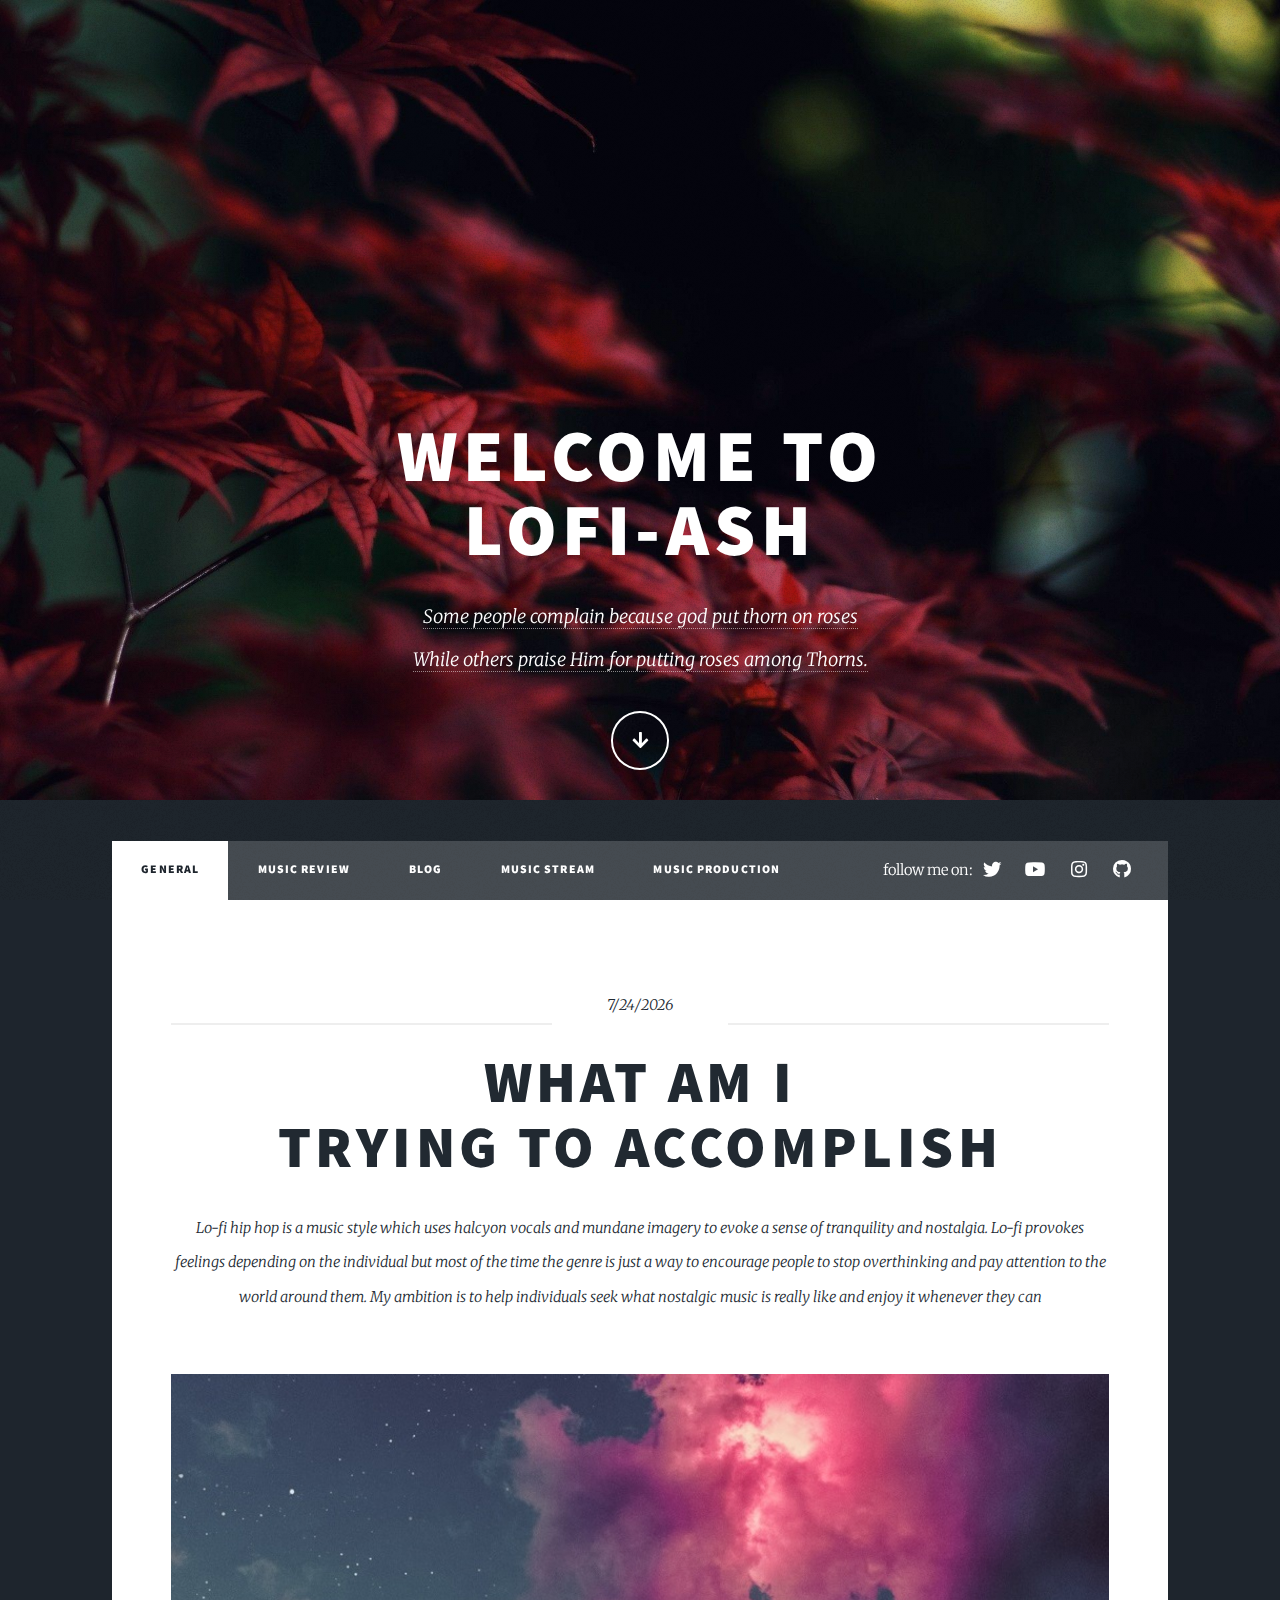
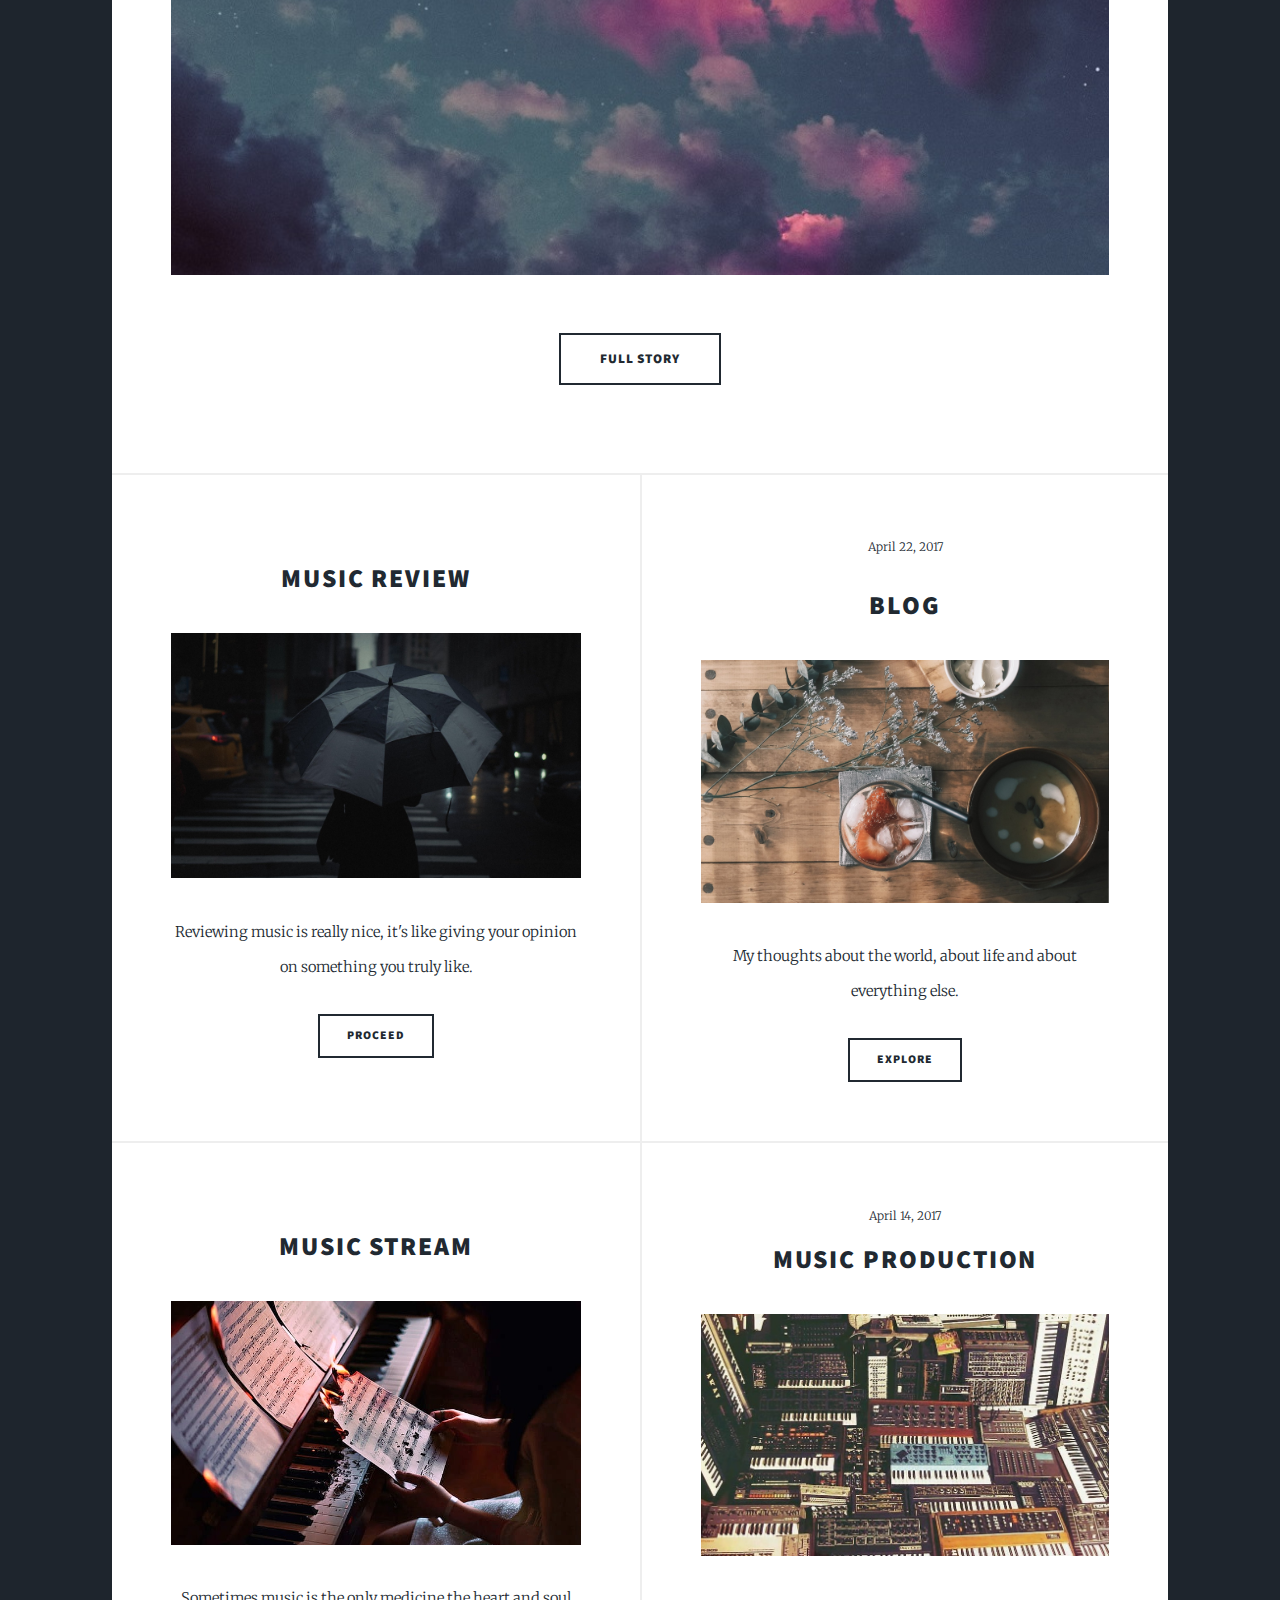
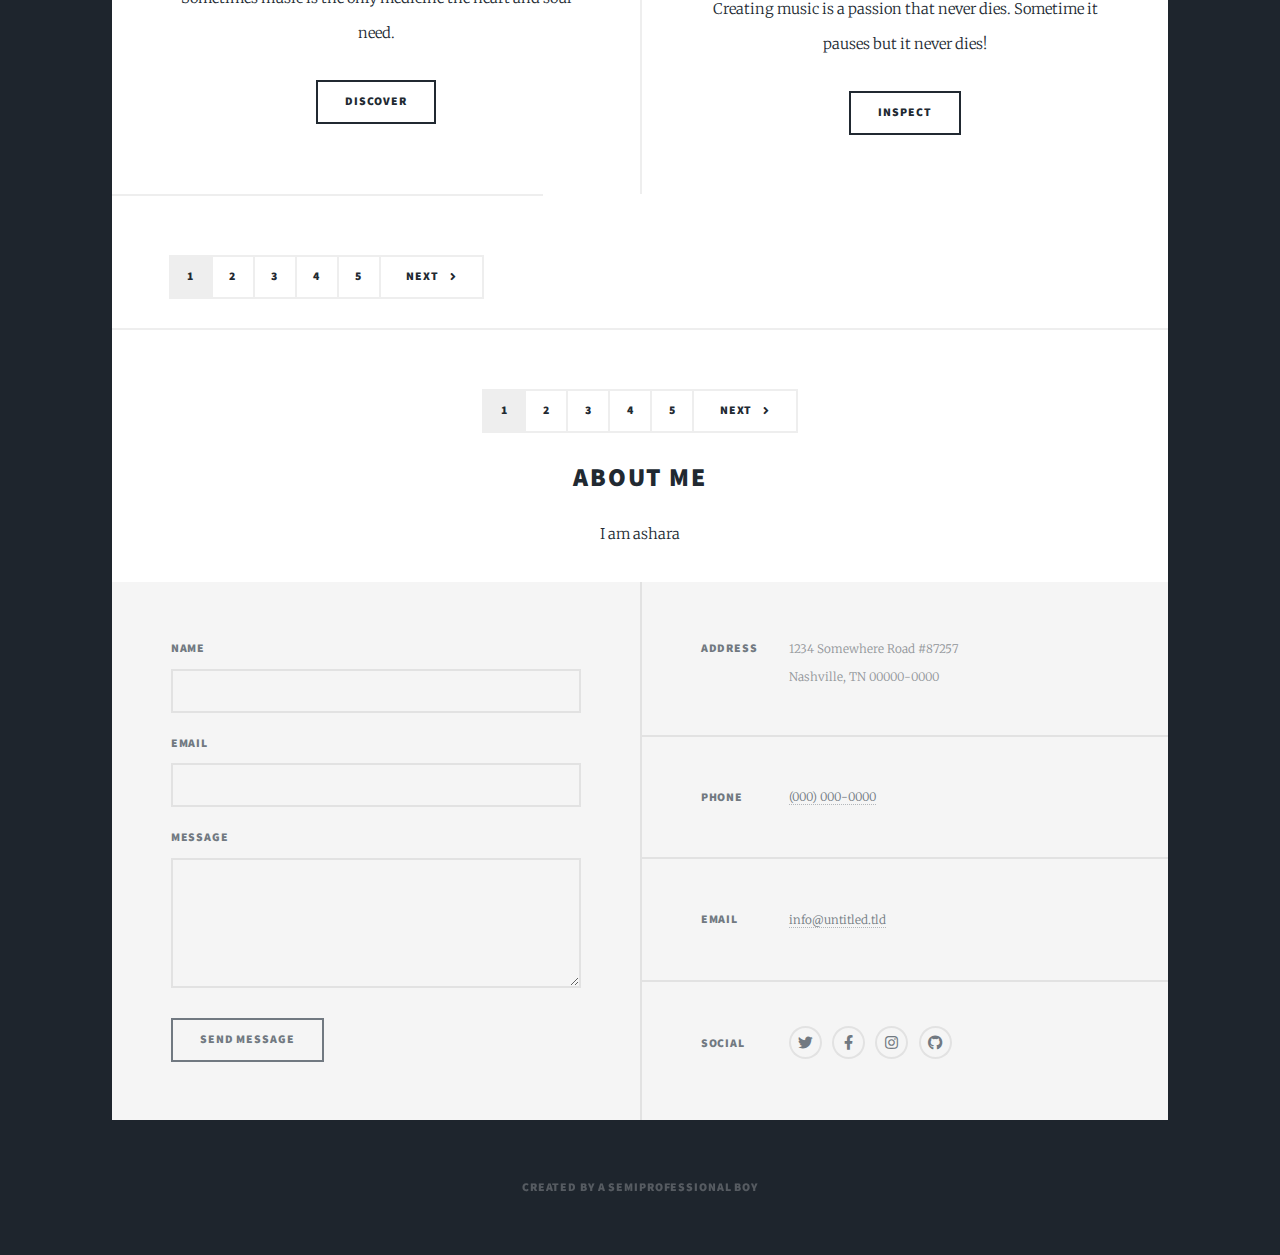
==== commit a4a48917: "commit" ====
--- a/index.html
+++ b/index.html
@@ -138,6 +138,15 @@
 									</ul>
 								</article>
 							</section>
+							<div class="pagination">
+								<!--<a href="#" class="previous">Prev</a>-->
+								<a class="page active">1</a>
+								<a href="generic.html" class="page">2</a>
+								<a href="elements.html" class="page">3</a>
+								<a href="musicstream.html" class="page">4</a>
+								<a href="prod.html" class="page">5</a>
+								<a href="generic.html" class="next">Next</a>
+							</div>
 
 						<!-- Footer -->
 							<footer>
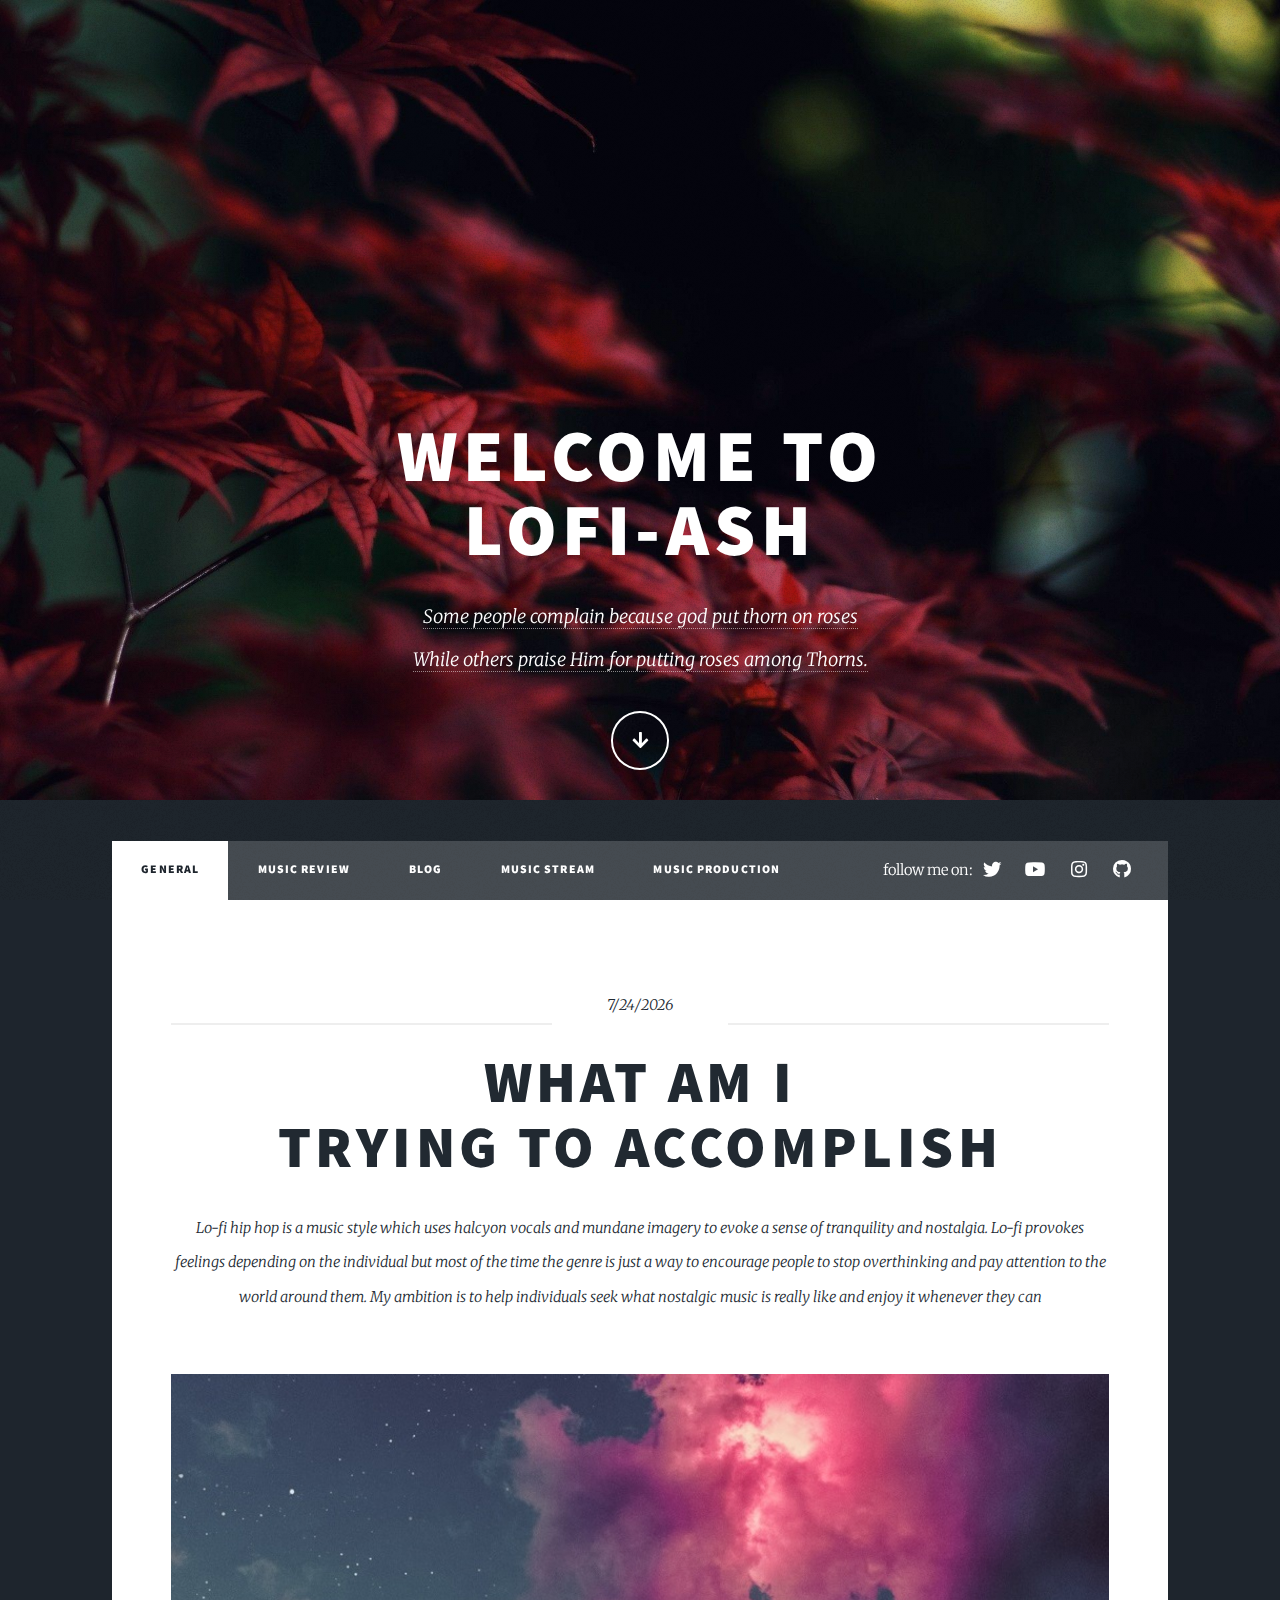
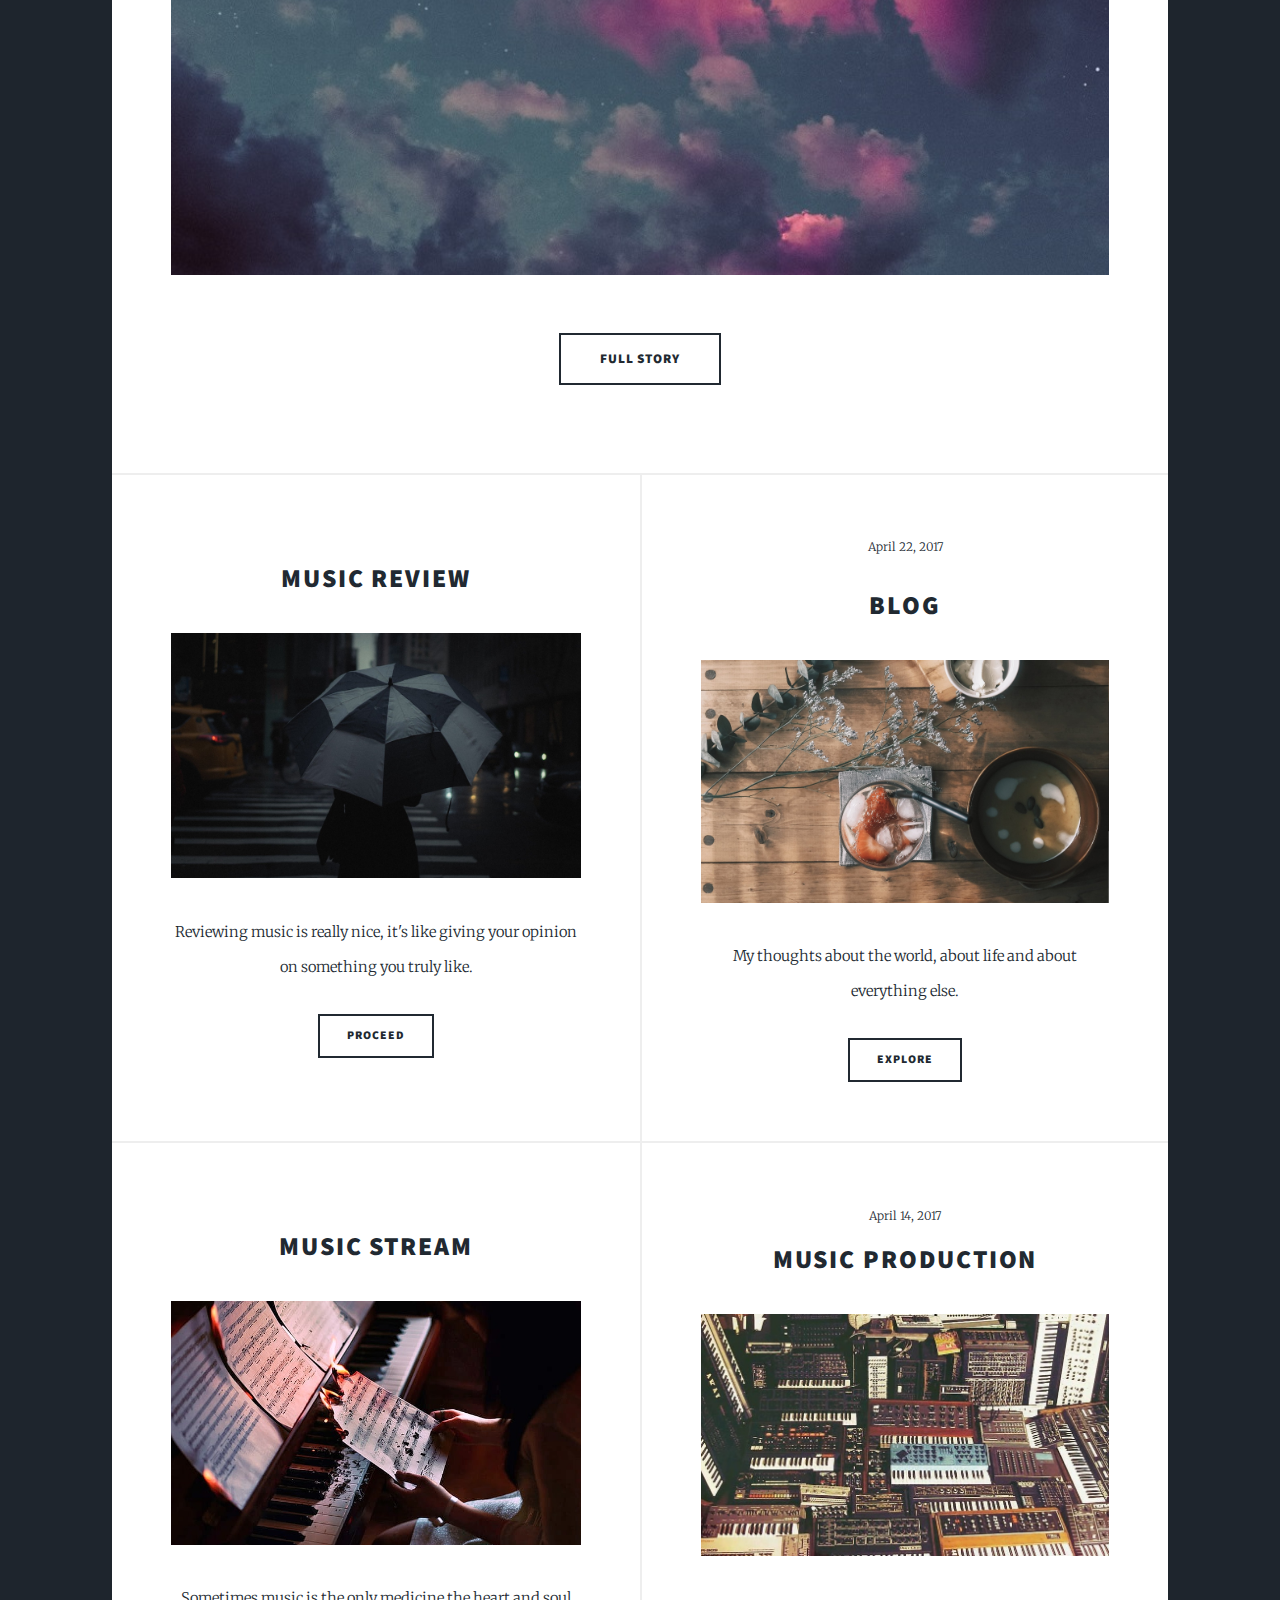
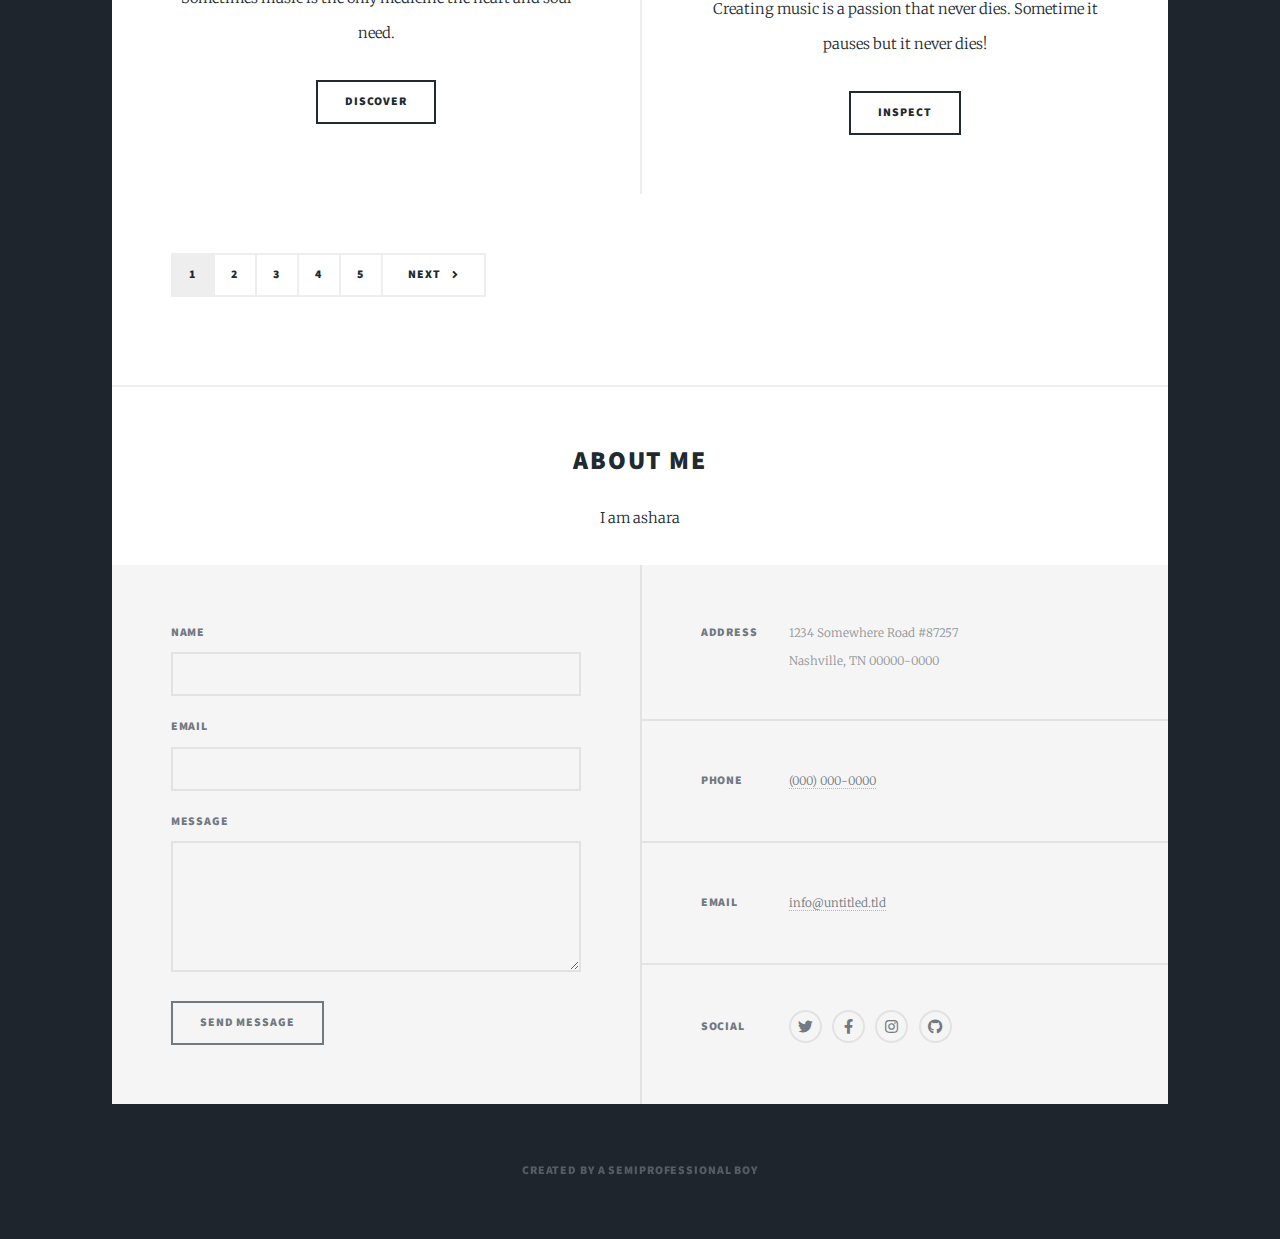
==== commit 88b93bb1: "commit" ====
--- a/index.html
+++ b/index.html
@@ -137,20 +137,7 @@
 										<li><a href="#" class="button">Inspect</a></li>
 									</ul>
 								</article>
-							</section>
-							<div class="pagination">
-								<!--<a href="#" class="previous">Prev</a>-->
-								<a class="page active">1</a>
-								<a href="generic.html" class="page">2</a>
-								<a href="elements.html" class="page">3</a>
-								<a href="musicstream.html" class="page">4</a>
-								<a href="prod.html" class="page">5</a>
-								<a href="generic.html" class="next">Next</a>
-							</div>
-
-						<!-- Footer -->
-							<footer>
-								<div class="pagination">
+								<div class="pagination", style="text-align: center;">
 									<!--<a href="#" class="previous">Prev</a>-->
 									<a class="page active">1</a>
 									<a href="generic.html" class="page">2</a>
@@ -159,6 +146,10 @@
 									<a href="prod.html" class="page">5</a>
 									<a href="generic.html" class="next">Next</a>
 								</div>
+							</section>
+
+						<!-- Footer -->
+							<footer>
 								<header>
 									<h2>About Me</h2>
 									<p1 style="text-align: center;">I am ashara</p1>
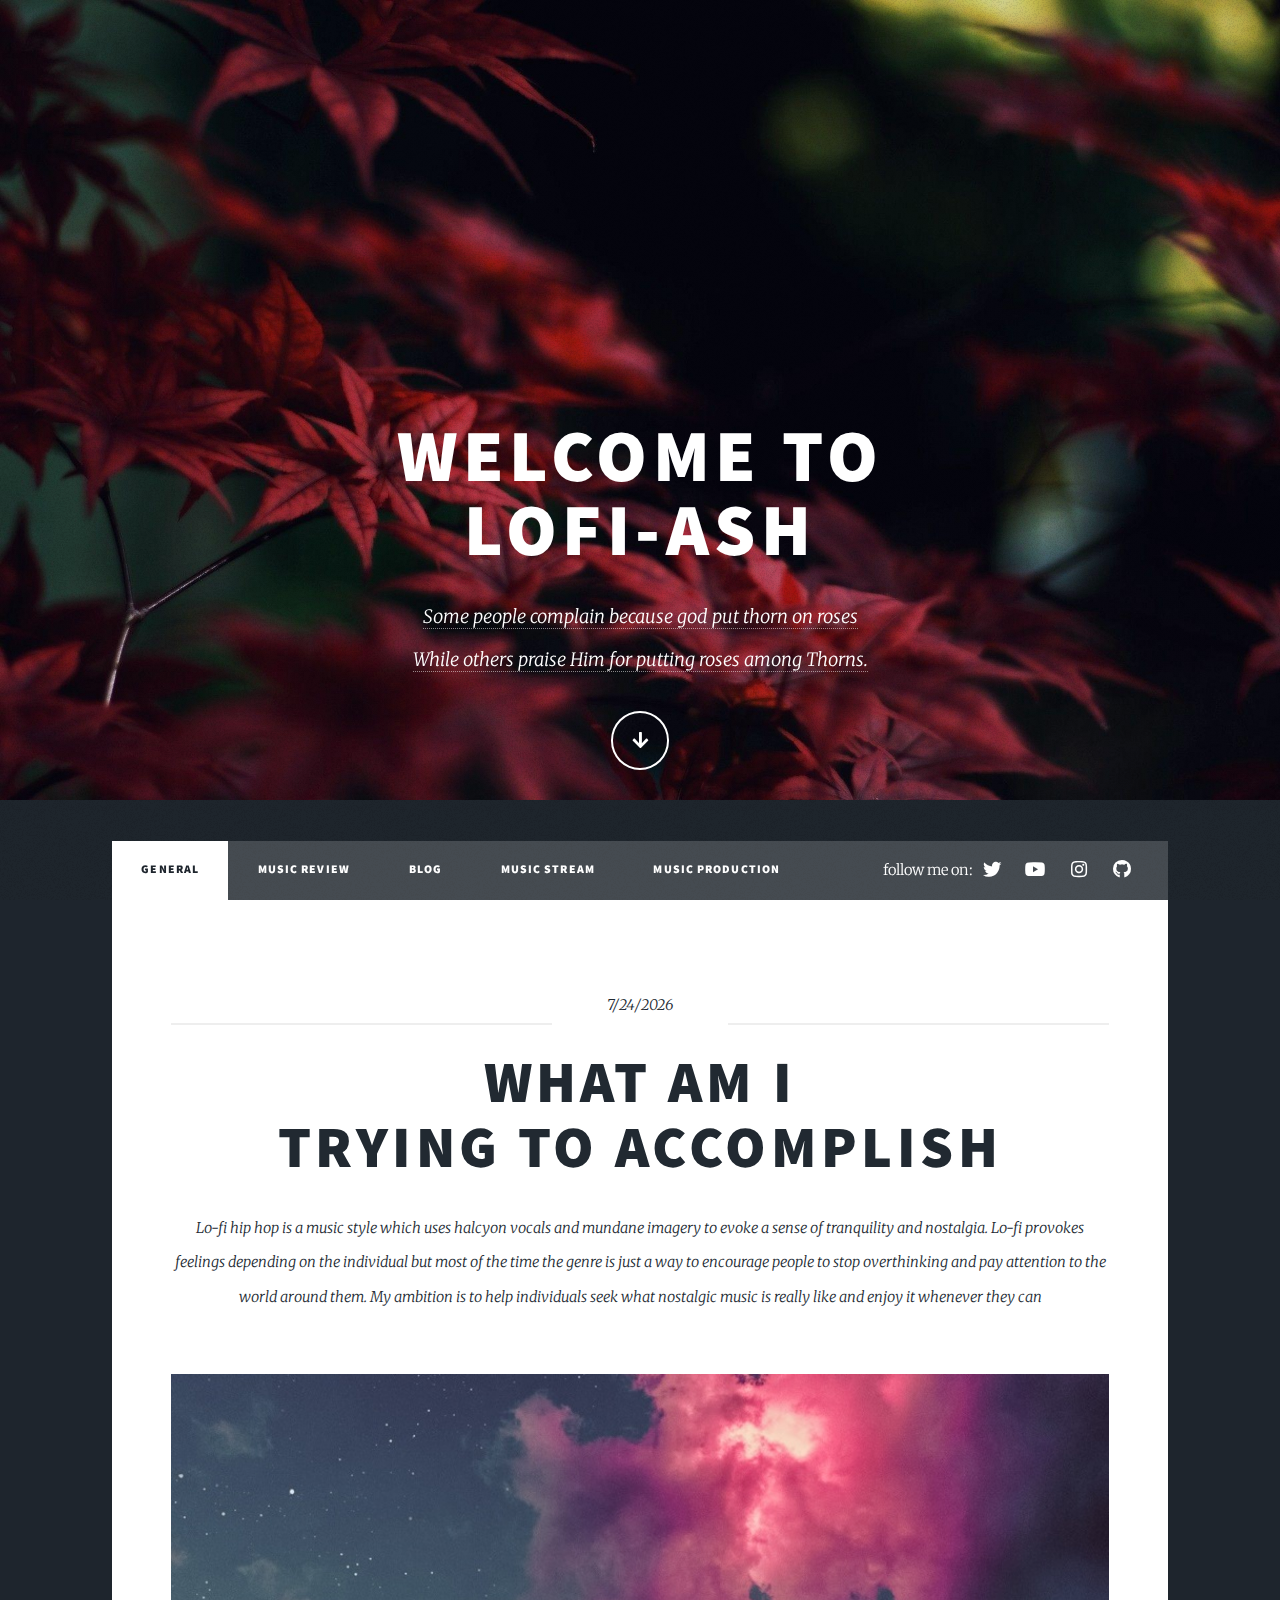
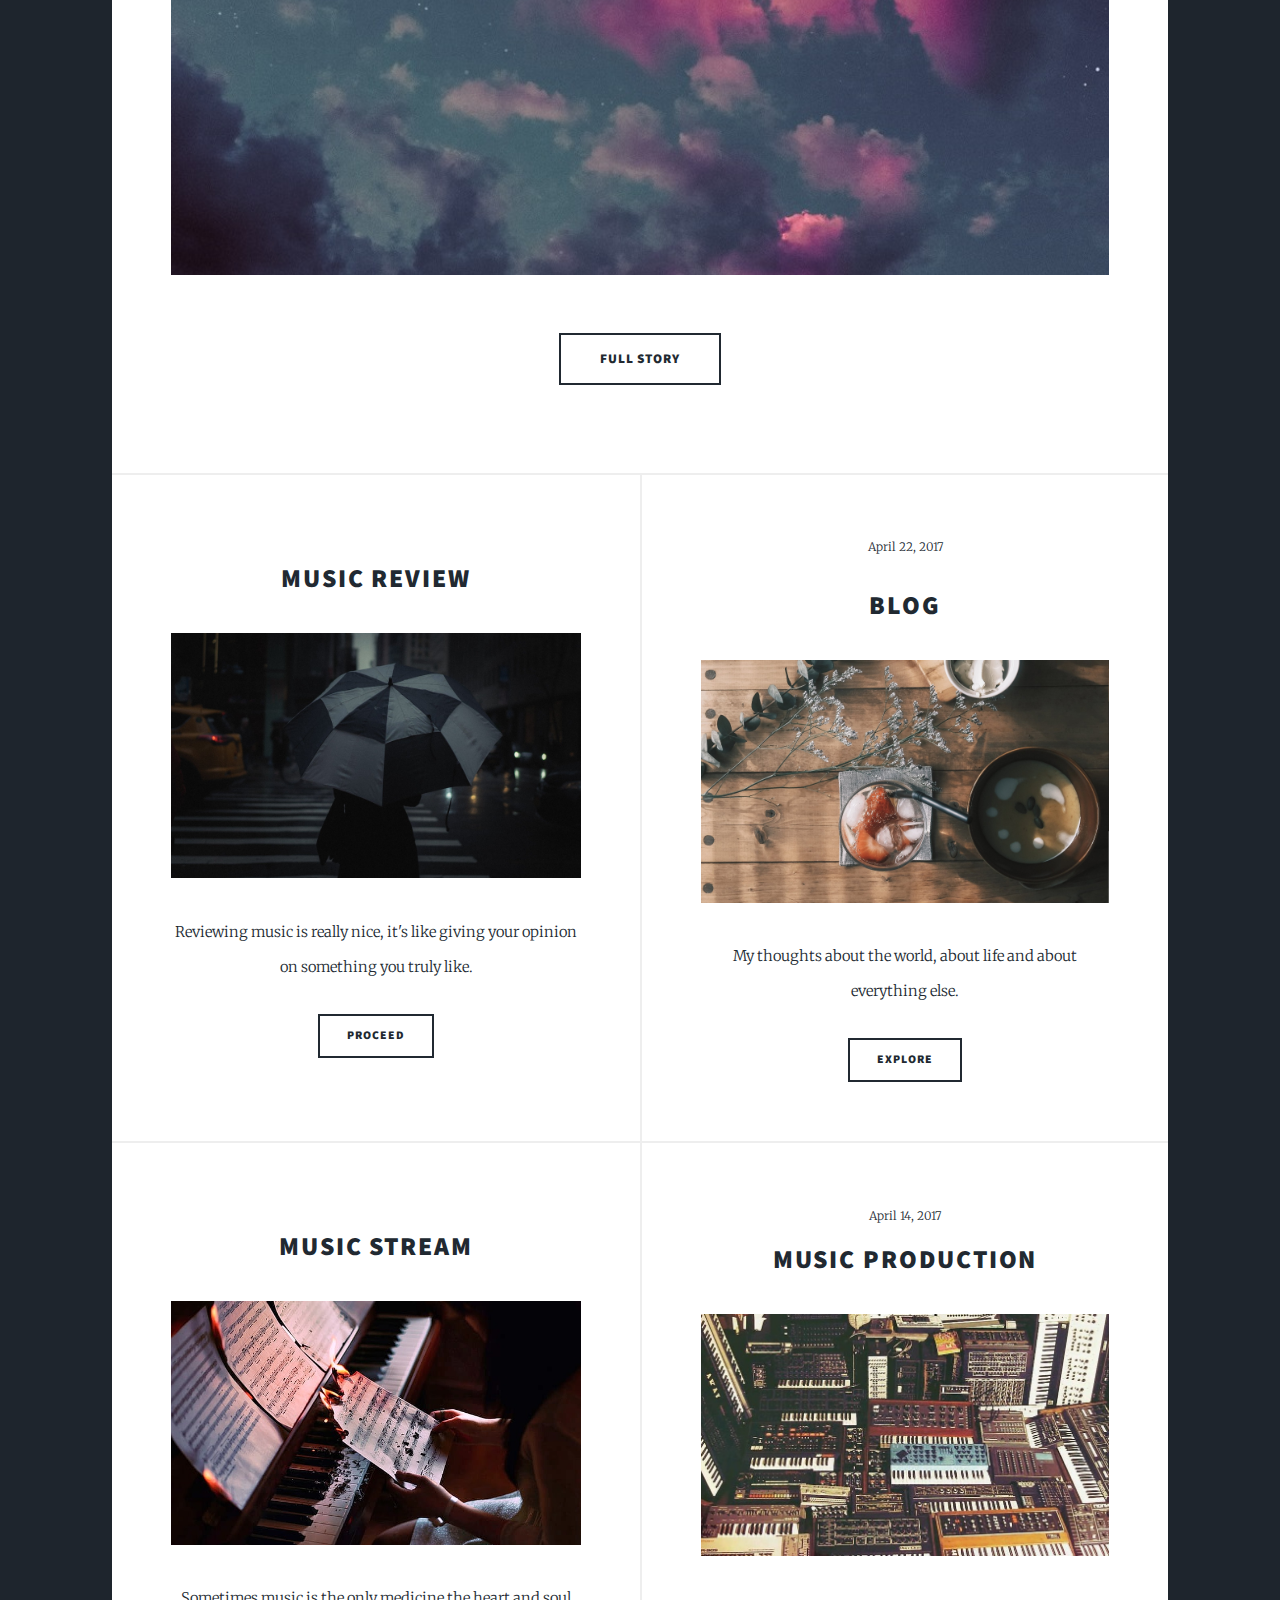
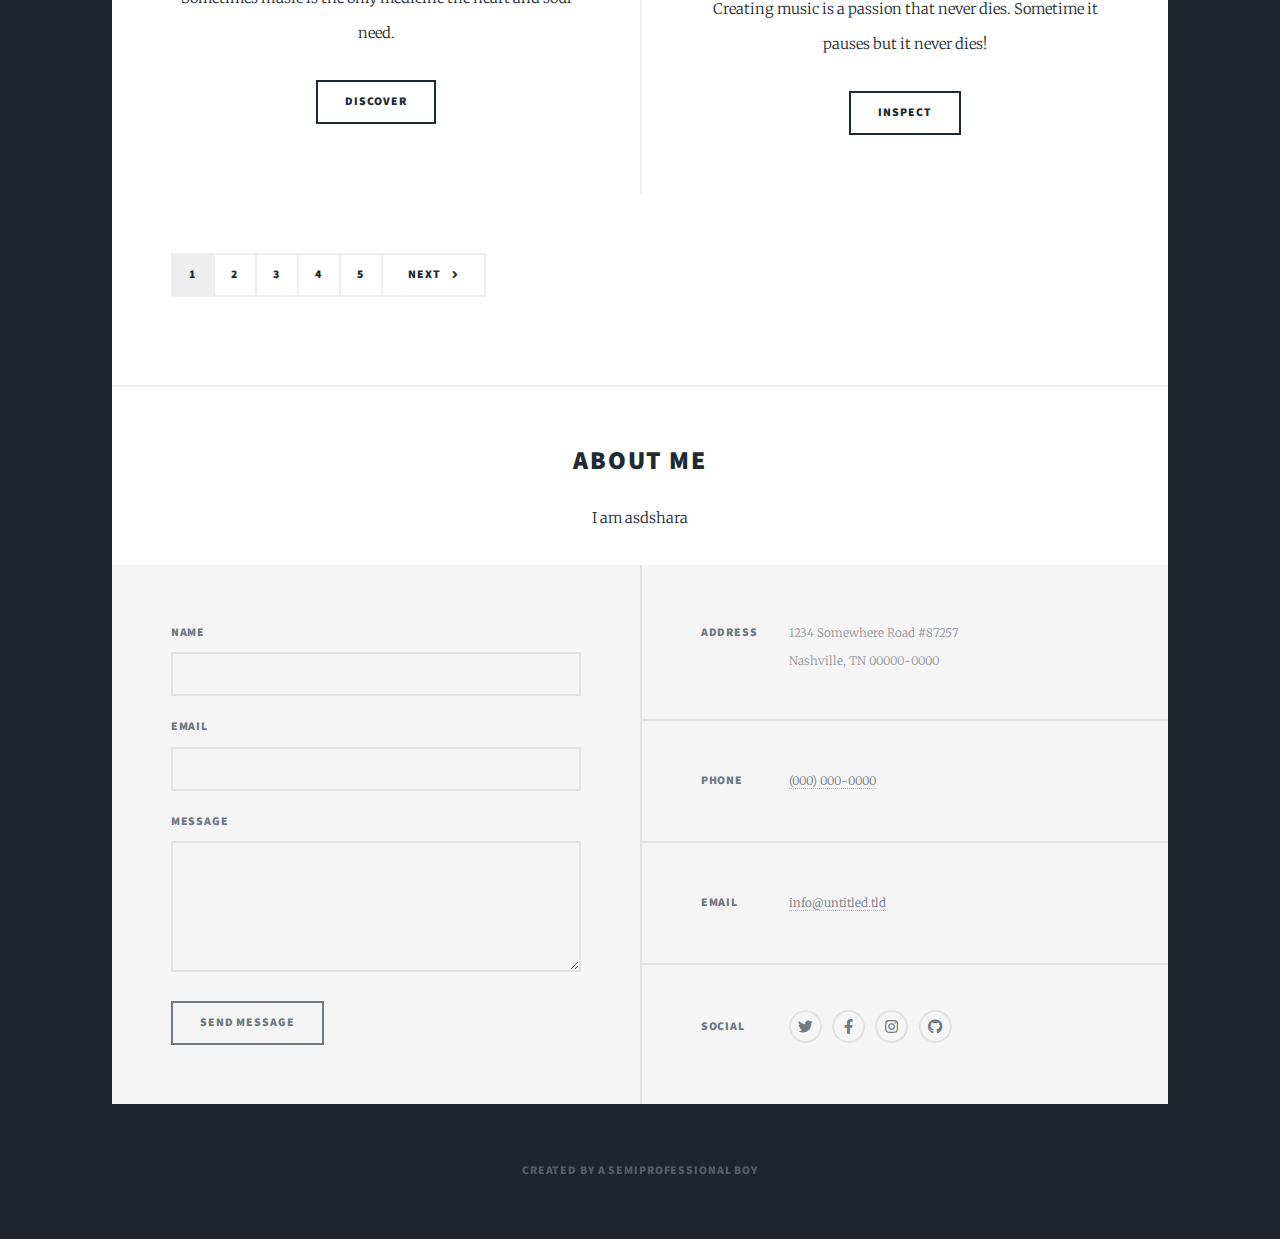
==== commit 248f38f7: "commit" ====
--- a/index.html
+++ b/index.html
@@ -137,7 +137,7 @@
 										<li><a href="#" class="button">Inspect</a></li>
 									</ul>
 								</article>
-								<div class="pagination", style="text-align: center;">
+								<div class="pagination">
 									<!--<a href="#" class="previous">Prev</a>-->
 									<a class="page active">1</a>
 									<a href="generic.html" class="page">2</a>
@@ -152,7 +152,7 @@
 							<footer>
 								<header>
 									<h2>About Me</h2>
-									<p1 style="text-align: center;">I am ashara</p1>
+									<p1 style="text-align: center;">I am asdshara</p1>
 								</header>
 							</footer>
 
--- a/assets/css/main.css
+++ b/assets/css/main.css
@@ -3113,7 +3113,7 @@
 		cursor: default;
 		list-style: none;
 		margin: 0 0 2rem 2px;
-		padding: 0;
+		padding: 100px;
 	}
 
 		.pagination a, .pagination span {
